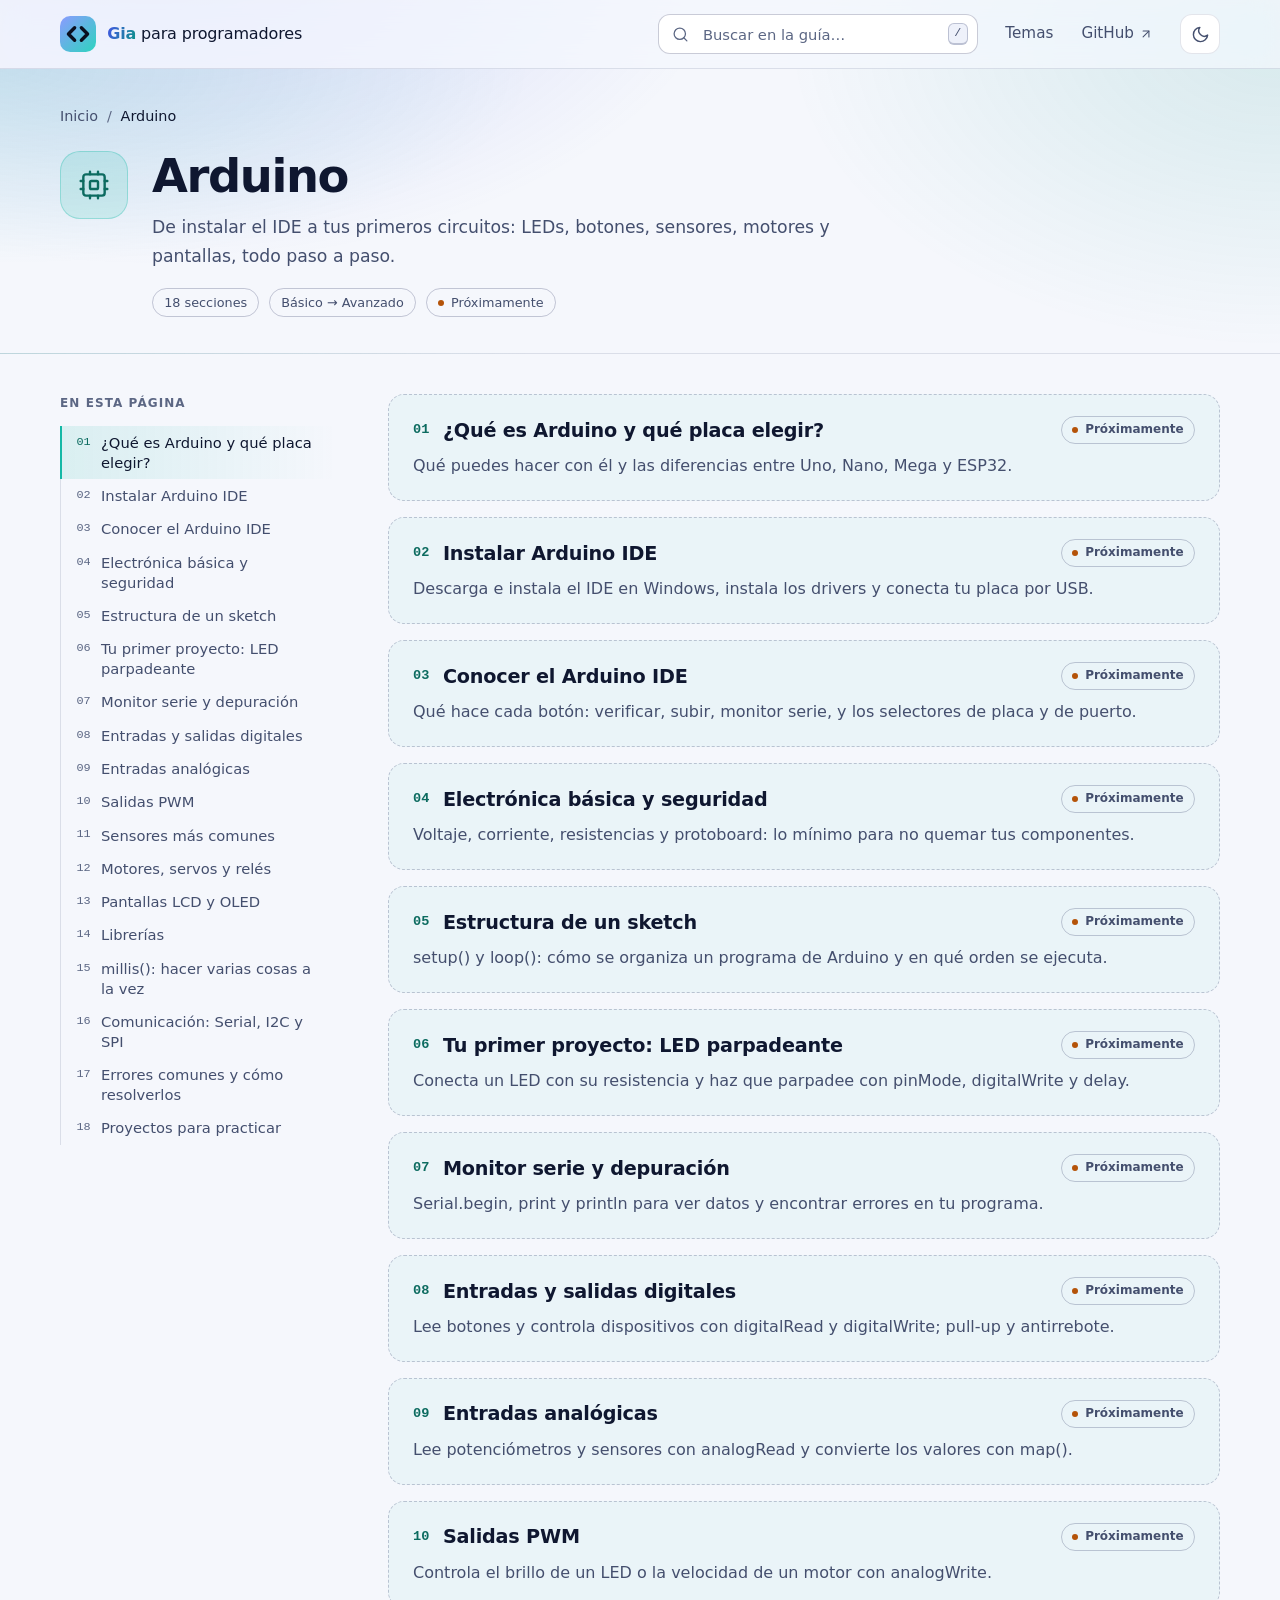
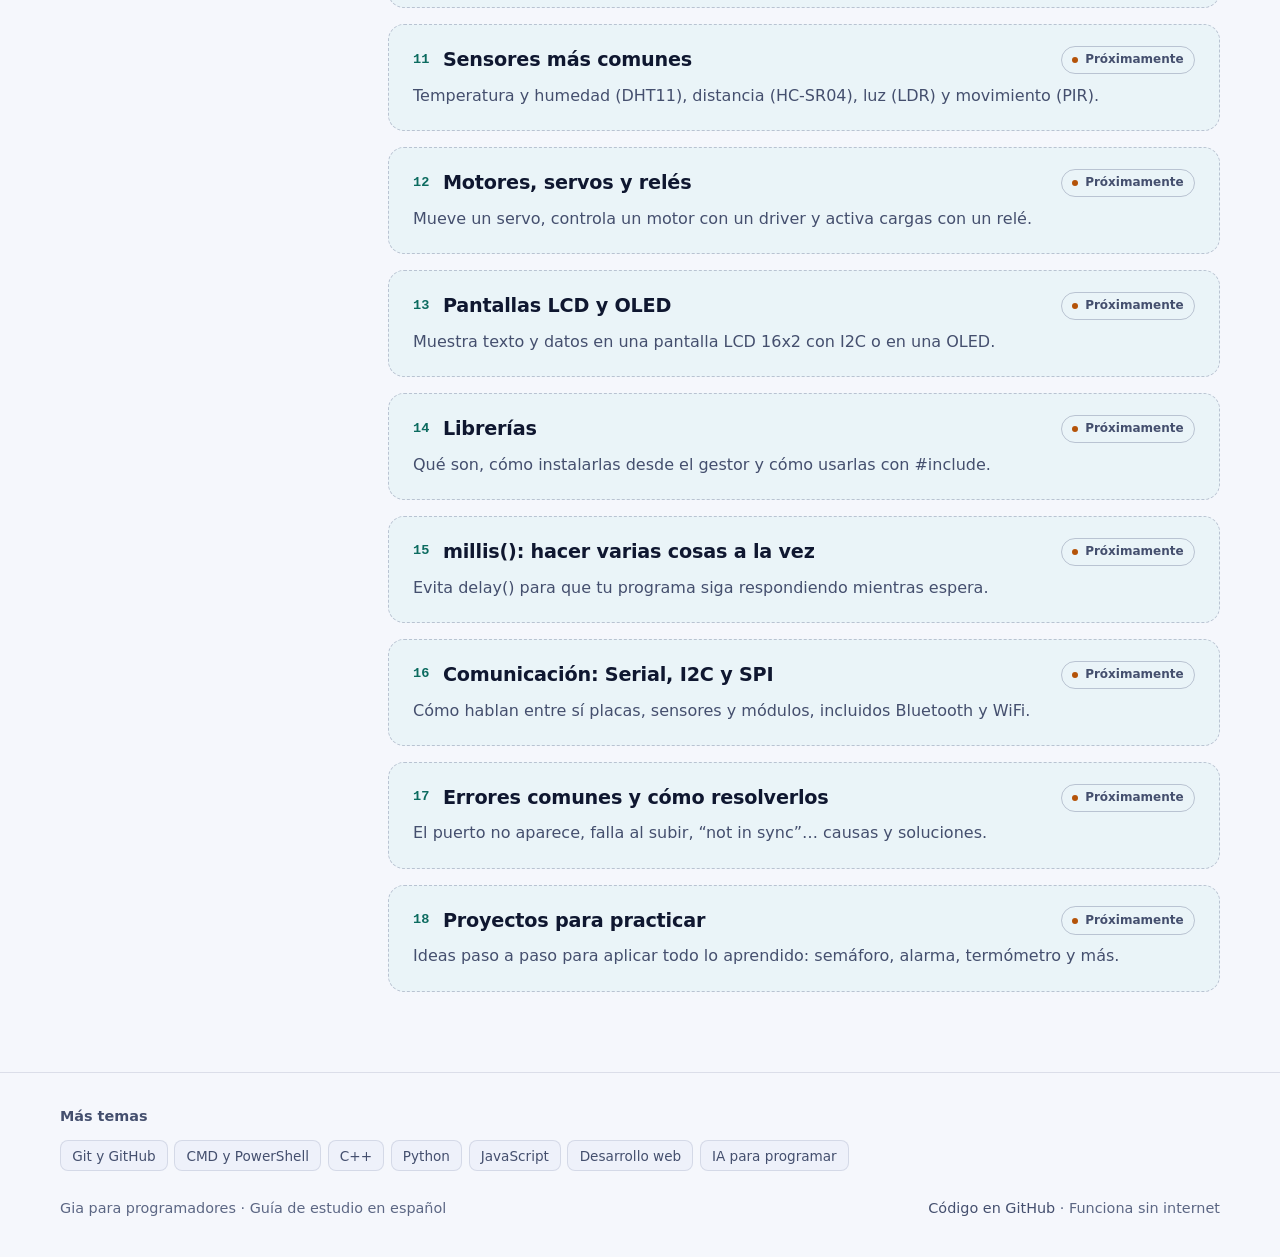
==== arduino/index.html @ dbb368e8 "Agrega el inicio y la pagina de cada tema Inicio con buscador y tarjetas, y una pagina por tema (Git" ====
<!DOCTYPE html>
<html lang="es">
<head>
  <meta charset="utf-8">
  <meta name="viewport" content="width=device-width, initial-scale=1">
  <title>Arduino · Gia para programadores</title>
  <meta name="description" content="Guía de Arduino IDE en español: instalar, programar tu primera placa y usar LEDs, botones, sensores, motores y pantallas.">
  <meta name="theme-color" content="#0a0f1e">
  <link rel="icon" type="image/svg+xml" href="../assets/img/favicon.svg">
  <script>
    /* Aplica el modo claro u oscuro antes de pintar la página, para evitar parpadeos */
    (function () {
      var modo = 'oscuro';
      try {
        modo = localStorage.getItem('gia-modo') ||
          (window.matchMedia('(prefers-color-scheme: light)').matches ? 'claro' : 'oscuro');
      } catch (e) {}
      document.documentElement.setAttribute('data-modo', modo);
    })();
  </script>
  <link rel="stylesheet" href="../assets/css/estilos.css">
</head>
<body data-raiz="../" data-tema="arduino">
  <a class="saltar" href="#contenido">Saltar al contenido</a>

  <!-- Cabecera, título del tema, índice lateral y pie se generan desde assets/js/app.js -->
  <div data-cabecera></div>

  <main id="contenido">
    <div data-encabezado-tema></div>

    <div class="contenedor cuerpo-tema">
      <aside class="cuerpo-tema__lateral" data-toc></aside>

      <!-- Aquí va el contenido: una <section id="..."> por cada sección del índice
           (assets/js/indice.js). Las que falten muestran “Próximamente”. -->
      <div class="articulo" data-articulo>
      </div>
    </div>
  </main>

  <div data-pie></div>

  <script src="../assets/js/indice.js"></script>
  <script src="../assets/js/app.js"></script>
</body>
</html>
---- assets/css/estilos.css ----
/* ==========================================================================
   Gia para programadores · estilos
   --------------------------------------------------------------------------
    1. Variables (colores y tipografía)     7. Páginas de tema
    2. Base                                  8. Contenido de las guías
    3. Cabecera                              9. Bloques de código
    4. Inicio (hero y terminal)             10. Pie de página
    5. Buscador y resultados                11. Animaciones
    6. Tarjetas de temas                    12. Pantallas pequeñas
   ========================================================================== */


/* 1. Variables ------------------------------------------------------------ */

/* Modo oscuro (por defecto) */
:root,
html[data-modo="oscuro"] {
  color-scheme: dark;

  --fondo-rgb: 10 15 30;
  --fondo: rgb(var(--fondo-rgb));
  --superficie: #121a30;
  --superficie-2: #19223d;
  --borde: rgb(148 163 214 / 0.16);
  --borde-fuerte: rgb(148 163 214 / 0.3);

  --texto: #e8ecf8;
  --texto-suave: #aab4d0;
  --texto-tenue: #8591b3;

  --primario-rgb: 139 155 255;
  --acento-rgb: 45 212 191;
  --ok-rgb: 52 211 153;
  --aviso-rgb: 251 191 36;
  --primario: rgb(var(--primario-rgb));
  --ok: rgb(var(--ok-rgb));
  --aviso: rgb(var(--aviso-rgb));
  --enlace: #a5b4ff;
  --degradado: linear-gradient(110deg, #9aa8ff 0%, #5eead4 100%);

  --sombra: 0 24px 48px -28px rgb(0 0 0 / 0.75);
  --codigo-inline: #c9d3ff;
}

/* Modo claro */
html[data-modo="claro"] {
  color-scheme: light;

  --fondo-rgb: 245 247 252;
  --superficie: #ffffff;
  --superficie-2: #eef1fa;
  --borde: rgb(30 41 90 / 0.12);
  --borde-fuerte: rgb(30 41 90 / 0.24);

  --texto: #0f1730;
  --texto-suave: #444f6e;
  --texto-tenue: #5c6784;

  --primario-rgb: 68 83 230;
  --acento-rgb: 13 148 136;
  --ok-rgb: 5 150 105;
  --aviso-rgb: 180 83 9;
  --enlace: #3341d6;
  --degradado: linear-gradient(110deg, #4453e6 0%, #0d9488 100%);

  --sombra: 0 24px 48px -30px rgb(30 41 90 / 0.35);
  --codigo-inline: #2f3a8f;
}

/* Valores que no cambian entre modos */
:root {
  --fuente: "Inter", "Segoe UI Variable Text", "Segoe UI", system-ui, -apple-system, Roboto, "Helvetica Neue", Arial, sans-serif;
  --mono: "Cascadia Code", "JetBrains Mono", "Fira Code", ui-monospace, "SF Mono", Consolas, "Liberation Mono", monospace;

  --radio: 16px;
  --ancho: 1160px;
  --alto-cabecera: 68px;
  --transicion: 180ms cubic-bezier(0.2, 0.7, 0.3, 1);

  /* Los bloques de código siempre son oscuros, en cualquier modo */
  --codigo-fondo: #0c1124;
  --codigo-borde: rgb(148 163 214 / 0.2);
  --codigo-texto: #dbe3ff;
  --codigo-tenue: #8391b6;
}


/* 2. Base ----------------------------------------------------------------- */

*,
*::before,
*::after { box-sizing: border-box; }

html {
  -webkit-text-size-adjust: 100%;
  scroll-behavior: smooth;
  scroll-padding-top: calc(var(--alto-cabecera) + 1rem);
}

body {
  margin: 0;
  min-height: 100vh;
  display: flex;
  flex-direction: column;
  font-family: var(--fuente);
  font-size: 1rem;
  line-height: 1.65;
  color: var(--texto);
  background: var(--fondo);
  -webkit-font-smoothing: antialiased;
  text-rendering: optimizeLegibility;
}

/* Resplandor de fondo, fijo y decorativo */
body::before {
  content: "";
  position: fixed;
  inset: 0;
  z-index: -1;
  pointer-events: none;
  background:
    radial-gradient(900px 520px at 12% -8%, rgb(var(--primario-rgb) / 0.2), transparent 65%),
    radial-gradient(760px 480px at 100% 4%, rgb(var(--acento-rgb) / 0.13), transparent 65%);
}

main { flex: 1; }
img, svg { display: block; max-width: 100%; }
h1, h2, h3 { line-height: 1.2; }

a { color: var(--enlace); text-decoration: none; }
a:hover { text-decoration: underline; text-underline-offset: 3px; }

:focus-visible {
  outline: 2px solid var(--primario);
  outline-offset: 3px;
  border-radius: 6px;
}

::selection { background: rgb(var(--primario-rgb) / 0.35); }
[hidden] { display: none !important; }

button { font: inherit; color: inherit; }

/* En el código, “<<” y “=>” deben verse tal cual se escriben (sin ligaduras) */
code, kbd, pre {
  font-variant-ligatures: none;
  font-feature-settings: "liga" 0, "calt" 0;
}

.contenedor {
  width: min(100% - 2.5rem, var(--ancho));
  margin-inline: auto;
}

.solo-lectores {
  position: absolute;
  width: 1px;
  height: 1px;
  margin: -1px;
  padding: 0;
  overflow: hidden;
  clip: rect(0 0 0 0);
  white-space: nowrap;
  border: 0;
}

.saltar {
  position: absolute;
  left: -9999px;
  top: 0.5rem;
  z-index: 100;
  padding: 0.6rem 1rem;
  border-radius: 10px;
  background: var(--primario);
  color: #0a0f1e;
  font-weight: 600;
}
.saltar:focus { left: 0.75rem; }

kbd {
  display: inline-block;
  min-width: 1.6em;
  padding: 0.05em 0.45em;
  border: 1px solid var(--borde-fuerte);
  border-bottom-width: 2px;
  border-radius: 6px;
  background: var(--superficie-2);
  color: var(--texto-suave);
  font-family: var(--mono);
  font-size: 0.8em;
  line-height: 1.5;
  text-align: center;
}


/* 3. Cabecera ------------------------------------------------------------- */

.cabecera {
  position: sticky;
  top: 0;
  z-index: 50;
  background: rgb(var(--fondo-rgb) / 0.74);
  -webkit-backdrop-filter: saturate(160%) blur(14px);
  backdrop-filter: saturate(160%) blur(14px);
  border-bottom: 1px solid var(--borde);
}

.cabecera__fila {
  height: var(--alto-cabecera);
  display: flex;
  align-items: center;
  gap: 0.9rem;
}

.cabecera__espacio { flex: 1; }

.marca {
  display: inline-flex;
  align-items: center;
  gap: 0.7rem;
  color: var(--texto);
  font-weight: 500;
  letter-spacing: -0.01em;
  white-space: nowrap;
}
.marca:hover { text-decoration: none; }
.marca__logo { width: 36px; height: 36px; flex: none; }
.marca__texto strong {
  background: var(--degradado);
  -webkit-background-clip: text;
  background-clip: text;
  color: transparent;
  font-weight: 800;
}

.cabecera__nav { display: flex; gap: 0.15rem; }
.cabecera__nav a {
  display: inline-flex;
  align-items: center;
  gap: 0.3rem;
  padding: 0.5rem 0.8rem;
  border-radius: 10px;
  color: var(--texto-suave);
  font-size: 0.95rem;
  font-weight: 500;
}
.cabecera__nav a:hover {
  color: var(--texto);
  background: var(--superficie-2);
  text-decoration: none;
}
.cabecera__nav svg { width: 14px; height: 14px; }

.boton-icono {
  display: grid;
  place-items: center;
  width: 40px;
  height: 40px;
  flex: none;
  border: 1px solid var(--borde);
  border-radius: 12px;
  background: var(--superficie);
  color: var(--texto-suave);
  cursor: pointer;
  transition: color var(--transicion), border-color var(--transicion), background var(--transicion);
}
.boton-icono:hover { color: var(--texto); border-color: var(--borde-fuerte); background: var(--superficie-2); }
.boton-icono svg { width: 19px; height: 19px; }

/* En modo oscuro se muestra el sol (para cambiar a claro) y viceversa */
.boton-modo .i-luna { display: none; }
html[data-modo="claro"] .boton-modo .i-sol { display: none; }
html[data-modo="claro"] .boton-modo .i-luna { display: block; }


/* 4. Inicio: hero y terminal ---------------------------------------------- */

.hero {
  position: relative;
  isolation: isolate;
  overflow: clip; /* el resplandor decorativo no debe ensanchar la página */
  padding: clamp(3rem, 8vw, 5.5rem) 0 clamp(2.5rem, 6vw, 4rem);
}

/* Rejilla tenue que se desvanece hacia abajo */
.hero::before {
  content: "";
  position: absolute;
  inset: 0;
  z-index: -1;
  background-image:
    linear-gradient(var(--borde) 1px, transparent 1px),
    linear-gradient(90deg, var(--borde) 1px, transparent 1px);
  background-size: 56px 56px;
  -webkit-mask-image: radial-gradient(ellipse 70% 85% at 50% 0%, #000 15%, transparent 75%);
  mask-image: radial-gradient(ellipse 70% 85% at 50% 0%, #000 15%, transparent 75%);
}

.hero__rejilla {
  display: grid;
  grid-template-columns: minmax(0, 1.05fr) minmax(0, 0.95fr);
  gap: clamp(2rem, 5vw, 4rem);
  align-items: center;
}

.etiqueta {
  display: inline-flex;
  align-items: center;
  gap: 0.6rem;
  margin: 0;
  padding: 0.35rem 0.9rem;
  border: 1px solid var(--borde-fuerte);
  border-radius: 999px;
  background: rgb(var(--primario-rgb) / 0.1);
  color: var(--texto-suave);
  font-size: 0.85rem;
  font-weight: 500;
}
.punto {
  width: 8px;
  height: 8px;
  border-radius: 50%;
  background: var(--ok);
  box-shadow: 0 0 0 4px rgb(var(--ok-rgb) / 0.2);
}

.hero h1 {
  margin: 1.1rem 0 1rem;
  font-size: clamp(2.2rem, 4.6vw, 3.4rem);
  line-height: 1.08;
  letter-spacing: -0.035em;
  font-weight: 800;
  text-wrap: balance;
}
.degradado {
  background: var(--degradado);
  -webkit-background-clip: text;
  background-clip: text;
  color: transparent;
}

.hero__sub {
  max-width: 38em;
  margin: 0 0 1.75rem;
  color: var(--texto-suave);
  font-size: clamp(1.02rem, 1.5vw, 1.2rem);
}

.sugerencias {
  display: flex;
  flex-wrap: wrap;
  align-items: center;
  gap: 0.5rem;
  margin: 1.1rem 0 0;
  color: var(--texto-tenue);
  font-size: 0.9rem;
}

.chip {
  padding: 0.25rem 0.75rem;
  border: 1px solid var(--borde-fuerte);
  border-radius: 999px;
  background: var(--superficie);
  color: var(--texto-suave);
  font-family: var(--mono);
  font-size: 0.82rem;
  cursor: pointer;
  transition: color var(--transicion), border-color var(--transicion), background var(--transicion);
}
.chip:hover {
  color: var(--texto);
  border-color: var(--primario);
  background: rgb(var(--primario-rgb) / 0.12);
}

.hero__puntos {
  display: flex;
  flex-wrap: wrap;
  gap: 0.5rem 1.4rem;
  margin: 1.6rem 0 0;
  padding: 0;
  list-style: none;
  color: var(--texto-tenue);
  font-size: 0.9rem;
}
.hero__puntos li { display: inline-flex; align-items: center; gap: 0.45rem; }
.hero__puntos li::before { content: "✓"; color: var(--ok); font-weight: 700; }

/* Mientras se busca, los resultados ocupan el lugar de las sugerencias */
.buscando .sugerencias,
.buscando .hero__puntos { display: none; }
.buscando .hero__rejilla { align-items: start; }

/* Ventana de código animada */
.hero__terminal { position: relative; }
.hero__terminal::before {
  content: "";
  position: absolute;
  inset: -12% -8% -12% -8%;
  z-index: -1;
  background: radial-gradient(closest-side, rgb(var(--primario-rgb) / 0.28), transparent);
  filter: blur(30px);
}

.terminal {
  overflow: hidden;
  border: 1px solid var(--codigo-borde);
  border-radius: 18px;
  background: var(--codigo-fondo);
  box-shadow: 0 30px 60px -30px rgb(0 0 0 / 0.65);
}
.terminal__barra {
  display: flex;
  align-items: center;
  gap: 0.8rem;
  padding: 0.7rem 1rem;
  border-bottom: 1px solid var(--codigo-borde);
  background: rgb(255 255 255 / 0.03);
}
.terminal__puntos { display: flex; gap: 0.4rem; }
.terminal__puntos i { width: 11px; height: 11px; border-radius: 50%; background: #ff5f57; }
.terminal__puntos i:nth-child(2) { background: #febc2e; }
.terminal__puntos i:nth-child(3) { background: #28c840; }
.terminal__archivo {
  margin-inline: auto;
  padding-right: 3.2rem;
  color: var(--codigo-tenue);
  font-family: var(--mono);
  font-size: 0.8rem;
}
.terminal__cuerpo {
  margin: 0;
  padding: 1.25rem 1.4rem 1.5rem;
  min-height: calc(8 * 1.75em + 2.75rem);
  overflow: hidden;
  color: var(--codigo-texto);
  font-family: var(--mono);
  font-size: clamp(0.8rem, 1.25vw, 0.95rem);
  line-height: 1.75;
  white-space: pre;
}
.terminal__cuerpo code { font-family: inherit; }

.cursor {
  display: inline-block;
  width: 0.55em;
  height: 1.1em;
  margin-left: 2px;
  vertical-align: text-bottom;
  background: #8b9bff;
  animation: parpadeo 1s steps(1) infinite;
}


/* 5. Buscador y resultados ------------------------------------------------ */

.buscador {
  position: relative;
  display: flex;
  align-items: center;
  gap: 0.75rem;
  padding: 0 0.9rem 0 1.1rem;
  border: 1px solid var(--borde-fuerte);
  background: var(--superficie);
  color: var(--texto-tenue);
  transition: border-color var(--transicion), box-shadow var(--transicion);
}
.buscador:focus-within {
  border-color: var(--primario);
  box-shadow: 0 0 0 4px rgb(var(--primario-rgb) / 0.2);
}
.buscador svg { flex: none; }
.buscador input {
  flex: 1;
  min-width: 0;
  height: 100%;
  border: 0;
  outline: 0;
  background: transparent;
  color: var(--texto);
  font: inherit;
}
.buscador input::placeholder { color: var(--texto-tenue); opacity: 1; }
.buscador input::-webkit-search-cancel-button,
.buscador input::-webkit-search-decoration { -webkit-appearance: none; appearance: none; }

.buscador--grande {
  max-width: 640px;
  height: 58px;
  border-radius: 16px;
  box-shadow: var(--sombra);
}
.buscador--grande input { font-size: 1.05rem; }
.buscador--grande:focus-within { box-shadow: 0 0 0 4px rgb(var(--primario-rgb) / 0.2), var(--sombra); }

.buscador--mini {
  width: min(320px, 36vw);
  height: 40px;
  padding: 0 0.6rem 0 0.8rem;
  border-radius: 12px;
  font-size: 0.92rem;
}
.buscador--mini svg { width: 17px; height: 17px; }

.resultados { max-width: 640px; margin-top: 0.9rem; }
.resultados__caja {
  overflow: hidden;
  border: 1px solid var(--borde);
  border-radius: var(--radio);
  background: var(--superficie);
  box-shadow: var(--sombra);
}
.resultados__cabecera {
  display: flex;
  align-items: center;
  justify-content: space-between;
  gap: 1rem;
  padding: 0.95rem 1.25rem;
  border-bottom: 1px solid var(--borde);
}
.resultados__cabecera h2 { margin: 0; font-size: 1rem; font-weight: 600; }

.boton-texto {
  padding: 0.3rem 0.6rem;
  border: 0;
  border-radius: 8px;
  background: transparent;
  color: var(--enlace);
  font-size: 0.9rem;
  font-weight: 500;
  cursor: pointer;
}
.boton-texto:hover { background: var(--superficie-2); }

.resultados__lista {
  display: grid;
  gap: 2px;
  max-height: min(52vh, 440px);
  margin: 0;
  padding: 0.4rem;
  overflow-y: auto;
  list-style: none;
  scrollbar-width: thin;
  scrollbar-color: var(--borde-fuerte) transparent;
}
.resultado a {
  display: grid;
  grid-template-columns: 36px 1fr auto;
  align-items: center;
  gap: 0.9rem;
  padding: 0.7rem 0.8rem;
  border-radius: 12px;
  color: inherit;
}
.resultado a:hover,
.resultado a:focus-visible { background: var(--superficie-2); text-decoration: none; }
.resultado__texto { min-width: 0; display: block; }
.resultado__titulo { display: block; color: var(--texto); font-weight: 600; }
.resultado__tema { margin-left: 0.55rem; color: var(--texto-tenue); font-size: 0.8rem; font-weight: 500; }
.resultado__resumen { display: block; margin-top: 0.1rem; color: var(--texto-suave); font-size: 0.92rem; }
.resultado__flecha { color: var(--texto-tenue); transition: transform var(--transicion), color var(--transicion); }
.resultado__flecha svg { width: 18px; height: 18px; }
.resultado a:hover .resultado__flecha { color: var(--texto); transform: translateX(3px); }

.resultados__nota,
.resultados__vacio { margin: 0; padding: 1.1rem 1.25rem; color: var(--texto-suave); }
.resultados__nota { padding-top: 0.2rem; font-size: 0.9rem; color: var(--texto-tenue); }
.resultados__vacio strong { color: var(--texto); }

mark {
  padding: 0 0.12em;
  border-radius: 4px;
  background: rgb(var(--aviso-rgb) / 0.28);
  color: inherit;
}


/* 6. Tarjetas de temas ---------------------------------------------------- */

.seccion { padding: clamp(2rem, 5vw, 3.5rem) 0; }
.seccion__cabecera { margin-bottom: 1.5rem; }
.seccion__cabecera h2 {
  margin: 0;
  font-size: clamp(1.5rem, 3vw, 2rem);
  letter-spacing: -0.02em;
}
.seccion__cabecera p { margin: 0.35rem 0 0; color: var(--texto-suave); }

.rejilla-temas {
  display: grid;
  grid-template-columns: repeat(auto-fill, minmax(min(100%, 255px), 1fr));
  gap: 1.25rem;
}

.tarjeta {
  position: relative;
  display: flex;
  flex-direction: column;
  gap: 0.85rem;
  padding: 1.4rem;
  border: 1px solid var(--borde);
  border-radius: var(--radio);
  background: var(--superficie);
  transition: transform var(--transicion), border-color var(--transicion), box-shadow var(--transicion);
}
/* Brillo del color del tema, visible al pasar el mouse */
.tarjeta::before {
  content: "";
  position: absolute;
  inset: 0;
  border-radius: inherit;
  background: radial-gradient(380px 190px at 0% 0%, rgb(var(--c) / 0.15), transparent 70%);
  opacity: 0;
  transition: opacity var(--transicion);
  pointer-events: none;
}
.tarjeta:hover,
.tarjeta:focus-within {
  transform: translateY(-4px);
  border-color: rgb(var(--c) / 0.55);
  box-shadow: var(--sombra);
}
.tarjeta:hover::before,
.tarjeta:focus-within::before { opacity: 1; }

.tarjeta__cabecera { display: flex; align-items: flex-start; justify-content: space-between; gap: 0.75rem; }
.tarjeta__titulo { margin: 0.1rem 0 0; font-size: 1.2rem; letter-spacing: -0.015em; }
/* El enlace cubre toda la tarjeta, pero el lector de pantalla solo lee el título */
.tarjeta__enlace { color: var(--texto); }
.tarjeta__enlace:hover { text-decoration: none; }
.tarjeta__enlace::after { content: ""; position: absolute; inset: 0; border-radius: inherit; }
.tarjeta__resumen { margin: 0; color: var(--texto-suave); font-size: 0.95rem; }

.tarjeta__pie {
  display: flex;
  align-items: center;
  justify-content: space-between;
  gap: 0.5rem;
  margin: auto 0 0;
  padding-top: 0.9rem;
  border-top: 1px solid var(--borde);
  color: var(--texto-tenue);
  font-size: 0.85rem;
}
.tarjeta__datos { display: flex; flex-direction: column; line-height: 1.4; }
.tarjeta__datos strong { color: var(--texto-suave); font-weight: 600; }
.tarjeta__flecha { color: rgb(var(--c)); transition: transform var(--transicion); }
.tarjeta__flecha svg { width: 19px; height: 19px; }
.tarjeta:hover .tarjeta__flecha { transform: translateX(4px); }

/* Icono de cada tema: un cuadro del color del tema con un símbolo o texto */
.icono {
  display: grid;
  place-items: center;
  flex: none;
  width: 48px;
  height: 48px;
  border: 1px solid rgb(var(--c) / 0.3);
  border-radius: 14px;
  background: rgb(var(--c) / 0.14);
  color: rgb(var(--c));
  font-family: var(--mono);
  font-size: 0.95rem;
  font-weight: 700;
  letter-spacing: -0.04em;
}
.icono svg { width: 24px; height: 24px; }
.icono--grande { width: 68px; height: 68px; border-radius: 20px; font-size: 1.3rem; }
.icono--grande svg { width: 32px; height: 32px; }
.icono--chico { width: 36px; height: 36px; border-radius: 11px; font-size: 0.78rem; }
.icono--chico svg { width: 18px; height: 18px; }

/* En modo claro los colores brillantes se oscurecen para que se lean bien */
@supports (color: color-mix(in srgb, red 50%, black)) {
  html[data-modo="claro"] .icono,
  html[data-modo="claro"] .tarjeta__flecha,
  html[data-modo="claro"] .toc a.activo .toc__num,
  html[data-modo="claro"] .pendiente__num {
    color: color-mix(in srgb, rgb(var(--c)) 58%, #000);
  }
}

.estado {
  display: inline-flex;
  align-items: center;
  gap: 0.45rem;
  padding: 0.2rem 0.65rem;
  border: 1px solid var(--borde-fuerte);
  border-radius: 999px;
  background: transparent;
  color: var(--texto-suave);
  font-size: 0.75rem;
  font-weight: 600;
  white-space: nowrap;
}
.estado::before {
  content: "";
  width: 6px;
  height: 6px;
  border-radius: 50%;
  background: var(--aviso);
}
.estado--listo { color: var(--ok); border-color: rgb(var(--ok-rgb) / 0.4); background: rgb(var(--ok-rgb) / 0.1); }
.estado--listo::before { background: var(--ok); }

.etiquetas {
  display: flex;
  flex-wrap: wrap;
  gap: 0.4rem;
  margin: 0;
  padding: 0;
  list-style: none;
}
.etiquetas li {
  padding: 0.12rem 0.55rem;
  border: 1px solid var(--borde);
  border-radius: 8px;
  background: var(--superficie-2);
  color: var(--texto-suave);
  font-family: var(--mono);
  font-size: 0.76rem;
}


/* 7. Páginas de tema ------------------------------------------------------ */

.tema-cabecera {
  padding: 2.25rem 0 2.25rem;
  border-bottom: 1px solid var(--borde);
  background: radial-gradient(760px 280px at 0% 0%, rgb(var(--c) / 0.14), transparent 70%);
}
.migas {
  display: flex;
  align-items: center;
  gap: 0.55rem;
  margin-bottom: 1.4rem;
  color: var(--texto-tenue);
  font-size: 0.9rem;
}
.migas a { color: var(--texto-suave); }
.migas [aria-current] { color: var(--texto); font-weight: 500; }

.tema-cabecera__fila { display: flex; align-items: flex-start; gap: 1.5rem; }
.tema-cabecera h1 {
  margin: 0;
  font-size: clamp(2rem, 4.4vw, 2.9rem);
  letter-spacing: -0.03em;
  line-height: 1.1;
}
.tema-cabecera__resumen {
  max-width: 46rem;
  margin: 0.7rem 0 1.1rem;
  color: var(--texto-suave);
  font-size: 1.08rem;
}
.meta {
  display: flex;
  flex-wrap: wrap;
  align-items: center;
  gap: 0.6rem;
  margin: 0;
  padding: 0;
  list-style: none;
}
.meta li {
  padding: 0.2rem 0.7rem;
  border: 1px solid var(--borde-fuerte);
  border-radius: 999px;
  color: var(--texto-suave);
  font-size: 0.8rem;
  font-weight: 500;
}
.meta li.estado { padding: 0.2rem 0.7rem; }

.cuerpo-tema {
  display: grid;
  grid-template-columns: 280px minmax(0, 1fr);
  gap: 3rem;
  align-items: start;
  padding: 2.5rem 0 4rem;
}

.cuerpo-tema__lateral {
  position: sticky;
  top: calc(var(--alto-cabecera) + 1.5rem);
  max-height: calc(100vh - var(--alto-cabecera) - 3rem);
  overflow-y: auto;
  padding-right: 0.25rem;
  scrollbar-width: thin;
  scrollbar-color: var(--borde-fuerte) transparent;
}

.toc__titulo {
  margin: 0 0 0.75rem;
  color: var(--texto-tenue);
  font-size: 0.75rem;
  font-weight: 700;
  letter-spacing: 0.09em;
  text-transform: uppercase;
}
.toc summary { display: none; }
.toc ol {
  margin: 0;
  padding: 0;
  list-style: none;
  border-left: 1px solid var(--borde);
}
.toc a {
  display: flex;
  gap: 0.65rem;
  margin-left: -1px;
  padding: 0.42rem 0.9rem;
  border-left: 2px solid transparent;
  color: var(--texto-suave);
  font-size: 0.92rem;
  line-height: 1.35;
}
.toc a:hover { color: var(--texto); text-decoration: none; background: var(--superficie-2); }
.toc a.activo {
  color: var(--texto);
  border-left-color: rgb(var(--c));
  background: linear-gradient(90deg, rgb(var(--c) / 0.12), transparent);
}
.toc__num {
  padding-top: 0.12rem;
  color: var(--texto-tenue);
  font-family: var(--mono);
  font-size: 0.74rem;
}
.toc a.activo .toc__num { color: rgb(var(--c)); }

/* Aviso de una sección que todavía no se ha escrito */
.pendiente {
  margin-bottom: 1rem;
  padding: 1.3rem 1.5rem;
  border: 1px dashed var(--borde-fuerte);
  border-radius: var(--radio);
  background: rgb(var(--c) / 0.045);
}
.pendiente__cabecera { display: flex; flex-wrap: wrap; align-items: center; gap: 0.85rem; }
.pendiente__num { color: rgb(var(--c)); font-family: var(--mono); font-size: 0.85rem; font-weight: 700; }
/* Se escriben con .articulo delante para ganarle en especificidad a ".articulo h2" y ".articulo p" */
.articulo .pendiente h2 { margin: 0; font-size: 1.2rem; letter-spacing: -0.01em; }
.pendiente .estado { margin-left: auto; }
.articulo .pendiente p { margin: 0.55rem 0 0; color: var(--texto-suave); }


/* 8. Contenido de las guías ------------------------------------------------ */

.articulo { min-width: 0; }
.articulo > section { scroll-margin-top: calc(var(--alto-cabecera) + 1.25rem); }
.articulo > section:not(.pendiente) { margin-bottom: 3.5rem; }

.articulo h2 { margin: 0 0 1rem; font-size: clamp(1.5rem, 2.6vw, 1.9rem); letter-spacing: -0.02em; }
.articulo h3 { margin: 2rem 0 0.6rem; font-size: 1.2rem; letter-spacing: -0.01em; }
.articulo p { margin: 0 0 1rem; }
.articulo ul,
.articulo ol { margin: 0 0 1rem; padding-left: 1.4rem; }
.articulo li { margin: 0.3rem 0; }
.articulo li::marker { color: var(--texto-tenue); }
.articulo a { text-decoration: underline; text-decoration-color: rgb(var(--primario-rgb) / 0.4); text-underline-offset: 3px; }
.articulo a:hover { text-decoration-color: currentColor; }
.articulo hr { margin: 2.5rem 0; border: 0; border-top: 1px solid var(--borde); }

.articulo code:not(pre code) {
  padding: 0.12em 0.4em;
  border: 1px solid var(--borde);
  border-radius: 6px;
  background: var(--superficie-2);
  color: var(--codigo-inline);
  font-family: var(--mono);
  font-size: 0.88em;
}

.articulo table {
  width: 100%;
  margin: 1.25rem 0;
  border-collapse: separate;
  border-spacing: 0;
  overflow: hidden;
  border: 1px solid var(--borde);
  border-radius: 12px;
  font-size: 0.93rem;
}
.articulo th,
.articulo td { padding: 0.65rem 0.9rem; text-align: left; vertical-align: top; }
.articulo th { background: var(--superficie-2); color: var(--texto); font-weight: 600; }
.articulo td { border-top: 1px solid var(--borde); }

/* Recuadros: <div class="nota"> normal, nota--consejo, nota--cuidado, nota--peligro */
.nota {
  --n: var(--primario-rgb);
  margin: 1.25rem 0;
  padding: 1rem 1.15rem;
  border: 1px solid rgb(var(--n) / 0.35);
  border-radius: 12px;
  background: rgb(var(--n) / 0.08);
}
.nota--consejo { --n: var(--ok-rgb); }
.nota--cuidado { --n: var(--aviso-rgb); }
.nota--peligro { --n: 239 68 68; }
.nota > :last-child { margin-bottom: 0; }
.nota__titulo { display: block; margin-bottom: 0.2rem; color: rgb(var(--n)); font-weight: 700; }


/* 9. Bloques de código ------------------------------------------------------ */

.codigo {
  overflow: hidden;
  margin: 1.25rem 0;
  border: 1px solid var(--codigo-borde);
  border-radius: 14px;
  background: var(--codigo-fondo);
  box-shadow: var(--sombra);
}
.codigo__barra {
  display: flex;
  align-items: center;
  justify-content: space-between;
  gap: 1rem;
  min-height: 2.6rem;
  padding: 0.35rem 0.6rem 0.35rem 1rem;
  border-bottom: 1px solid var(--codigo-borde);
  background: rgb(255 255 255 / 0.03);
  color: var(--codigo-tenue);
  font-family: var(--mono);
  font-size: 0.78rem;
}
.codigo__copiar {
  display: inline-flex;
  align-items: center;
  gap: 0.4rem;
  padding: 0.28rem 0.65rem;
  border: 1px solid var(--codigo-borde);
  border-radius: 8px;
  background: transparent;
  color: #aab4d0;
  font-family: var(--fuente);
  font-size: 0.78rem;
  cursor: pointer;
  transition: color var(--transicion), border-color var(--transicion), background var(--transicion);
}
.codigo__copiar:hover { background: rgb(148 163 214 / 0.14); color: #fff; }
.codigo__copiar svg { width: 14px; height: 14px; }
.codigo__copiar.copiado { color: #34d399; border-color: rgb(52 211 153 / 0.5); }

.codigo pre {
  margin: 0;
  padding: 1rem 1.15rem;
  overflow: auto;
  color: var(--codigo-texto);
  font-family: var(--mono);
  font-size: 0.9rem;
  line-height: 1.7;
  tab-size: 4;
}
.codigo code { font-family: inherit; }

/* Colores del código (los usan los bloques y la terminal del inicio) */
.tok-com { color: #70809f; font-style: italic; }
.tok-cad { color: #a6e3a1; }
.tok-num { color: #f9b572; }
.tok-pal { color: #c6a8ff; }
.tok-tip { color: #5eead4; }
.tok-fun { color: #82b4ff; }
.tok-pre { color: #ff9ec7; }
.tok-var { color: #fbd38d; }
.tok-opc { color: #f9b572; }
.tok-ind { color: #6f7ea3; }


/* 10. Pie de página --------------------------------------------------------- */

.pie {
  margin-top: auto;
  padding: 2rem 0 2.25rem;
  border-top: 1px solid var(--borde);
  background: rgb(var(--fondo-rgb) / 0.6);
  color: var(--texto-tenue);
  font-size: 0.9rem;
}
.pie p { margin: 0; }
.pie a { color: var(--texto-suave); }
.pie__titulo { margin-bottom: 0.75rem !important; color: var(--texto-suave); font-weight: 600; }
.pie__temas { margin-bottom: 1.6rem; }
.pie__fila { display: flex; flex-wrap: wrap; justify-content: space-between; gap: 0.5rem 1.5rem; }

.etiquetas--enlaces li { padding: 0; }
.etiquetas--enlaces a {
  display: block;
  padding: 0.2rem 0.7rem;
  border-radius: 7px;
  font-family: var(--fuente);
  font-size: 0.85rem;
}
.etiquetas--enlaces li:hover { border-color: rgb(var(--c) / 0.6); background: rgb(var(--c) / 0.1); }
.etiquetas--enlaces a:hover { color: var(--texto); text-decoration: none; }

.aviso-js {
  margin: 1.5rem 0 0;
  padding: 1rem 1.2rem;
  border: 1px solid rgb(var(--aviso-rgb) / 0.4);
  border-radius: 12px;
  background: rgb(var(--aviso-rgb) / 0.08);
}


/* 11. Animaciones ------------------------------------------------------------ */

@keyframes parpadeo { 50% { opacity: 0; } }

@keyframes subir {
  from { opacity: 0; transform: translateY(14px); }
}

@keyframes resaltar {
  from { box-shadow: 0 0 0 4px rgb(var(--c, var(--primario-rgb)) / 0.45); }
  to { box-shadow: 0 0 0 4px transparent; }
}

.aparece { animation: subir 0.6s cubic-bezier(0.2, 0.7, 0.3, 1) both; animation-delay: calc(var(--i, 0) * 60ms); }
.pendiente:target,
.articulo > section:target { animation: resaltar 1.8s ease-out; }

@media (prefers-reduced-motion: reduce) {
  *,
  *::before,
  *::after {
    animation-duration: 0.001ms !important;
    animation-iteration-count: 1 !important;
    transition-duration: 0.001ms !important;
    scroll-behavior: auto !important;
  }
}


/* 12. Pantallas pequeñas ------------------------------------------------------ */

@media (max-width: 960px) {
  .hero__rejilla { grid-template-columns: 1fr; }
  .hero__terminal { max-width: 620px; }
}

@media (min-width: 901px) {
  .toc details > summary { display: none; }
}

@media (max-width: 900px) {
  .cuerpo-tema { grid-template-columns: 1fr; gap: 1.5rem; padding-top: 1.75rem; }
  .cuerpo-tema__lateral { position: static; max-height: none; overflow: visible; padding: 0; }
  .toc__titulo { display: none; }
  .toc details {
    border: 1px solid var(--borde);
    border-radius: 12px;
    background: var(--superficie);
  }
  .toc summary {
    display: flex;
    align-items: center;
    gap: 0.4rem;
    padding: 0.8rem 1rem;
    font-weight: 600;
    cursor: pointer;
    list-style: none;
  }
  .toc summary::-webkit-details-marker { display: none; }
  /* El contador queda junto al título y la flecha se va al extremo derecho */
  .toc summary span { margin-right: auto; color: var(--texto-tenue); font-weight: 500; }
  .toc summary::after { content: "▾"; color: var(--texto-tenue); transition: transform var(--transicion); }
  .toc details[open] summary::after { transform: rotate(180deg); }
  .toc ol { padding: 0 0.5rem 0.6rem; border-left: 0; }
}

@media (max-width: 720px) {
  .buscador--mini { display: none; }
  .tema-cabecera__fila { flex-direction: column; gap: 1rem; }
  .icono--grande { width: 56px; height: 56px; border-radius: 16px; }
}

@media (max-width: 560px) {
  .cabecera__nav { display: none; }
  .cabecera__espacio { flex: 1; }
  .marca__texto { font-size: 0.95rem; }
  .contenedor { width: min(100% - 2rem, var(--ancho)); }
  .terminal__archivo { padding-right: 0; margin-inline: 0 auto; }
  .pendiente .estado { margin-left: 0; }
}
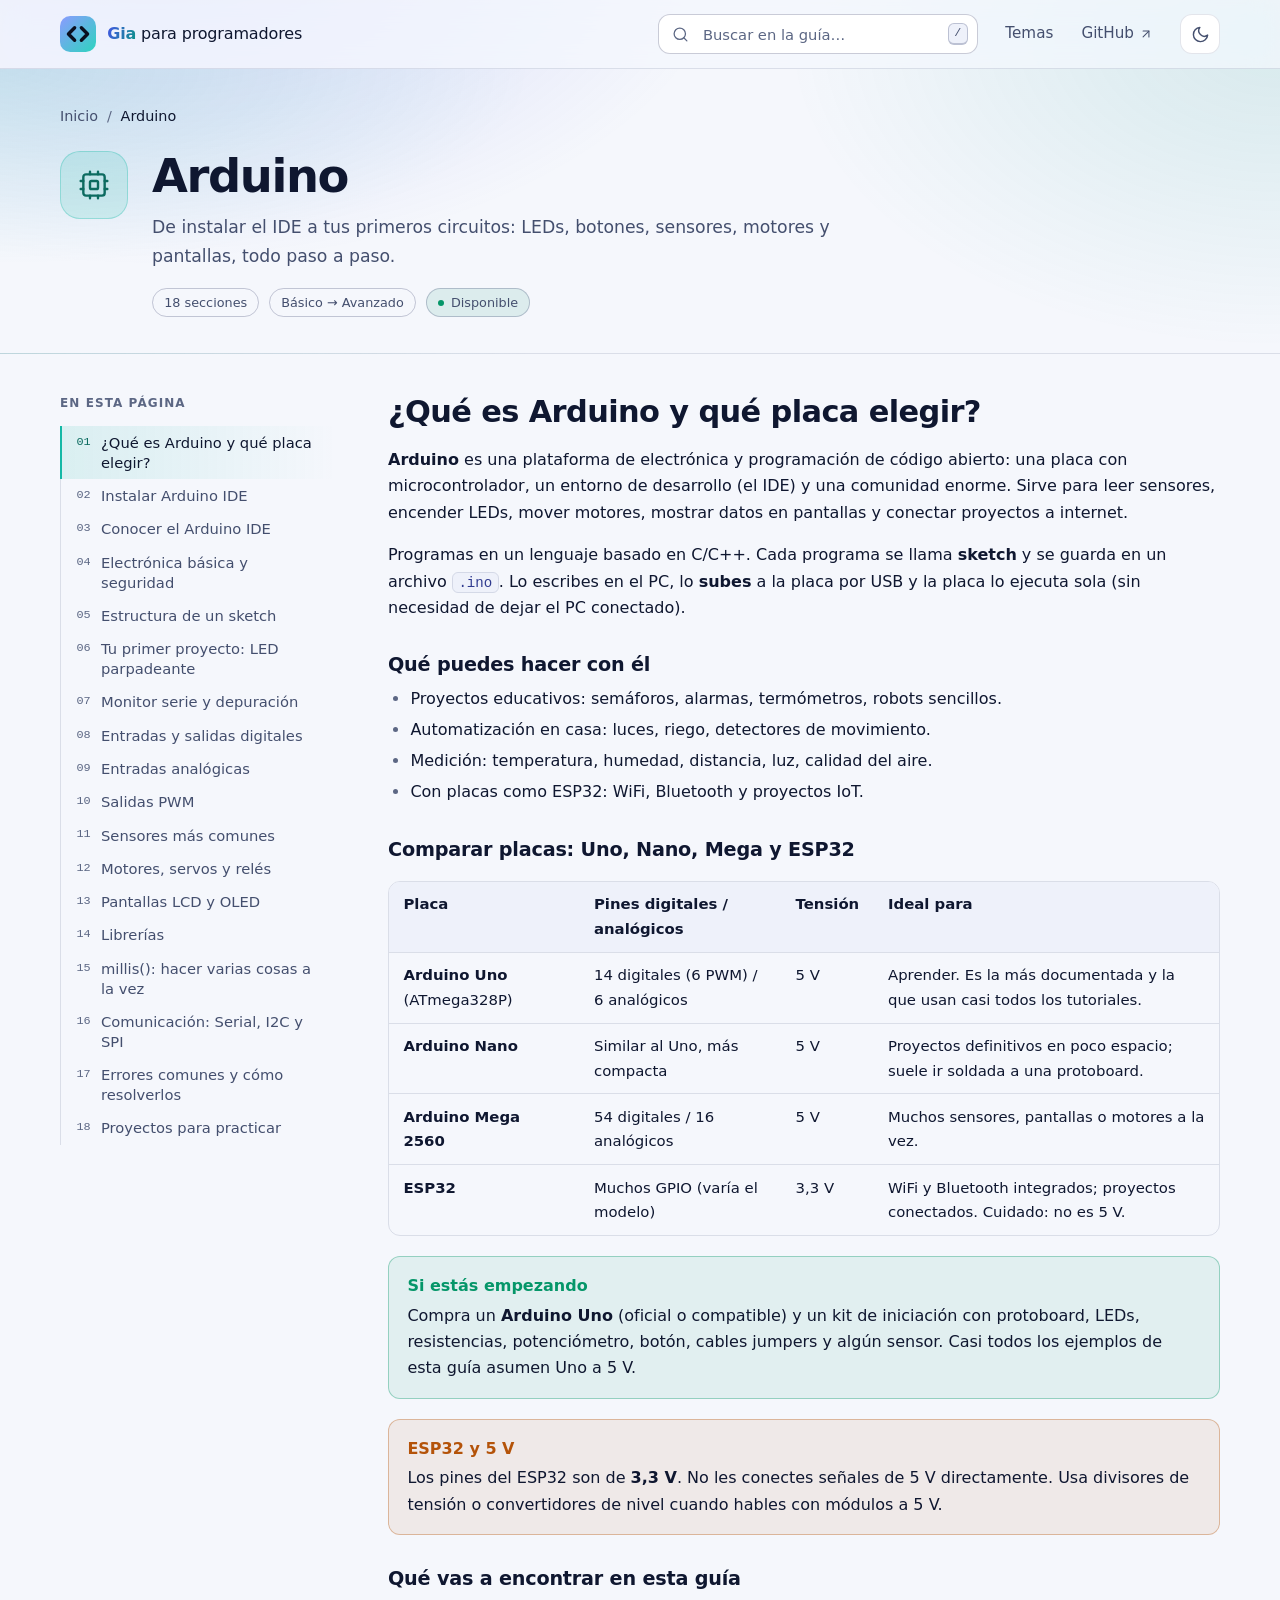
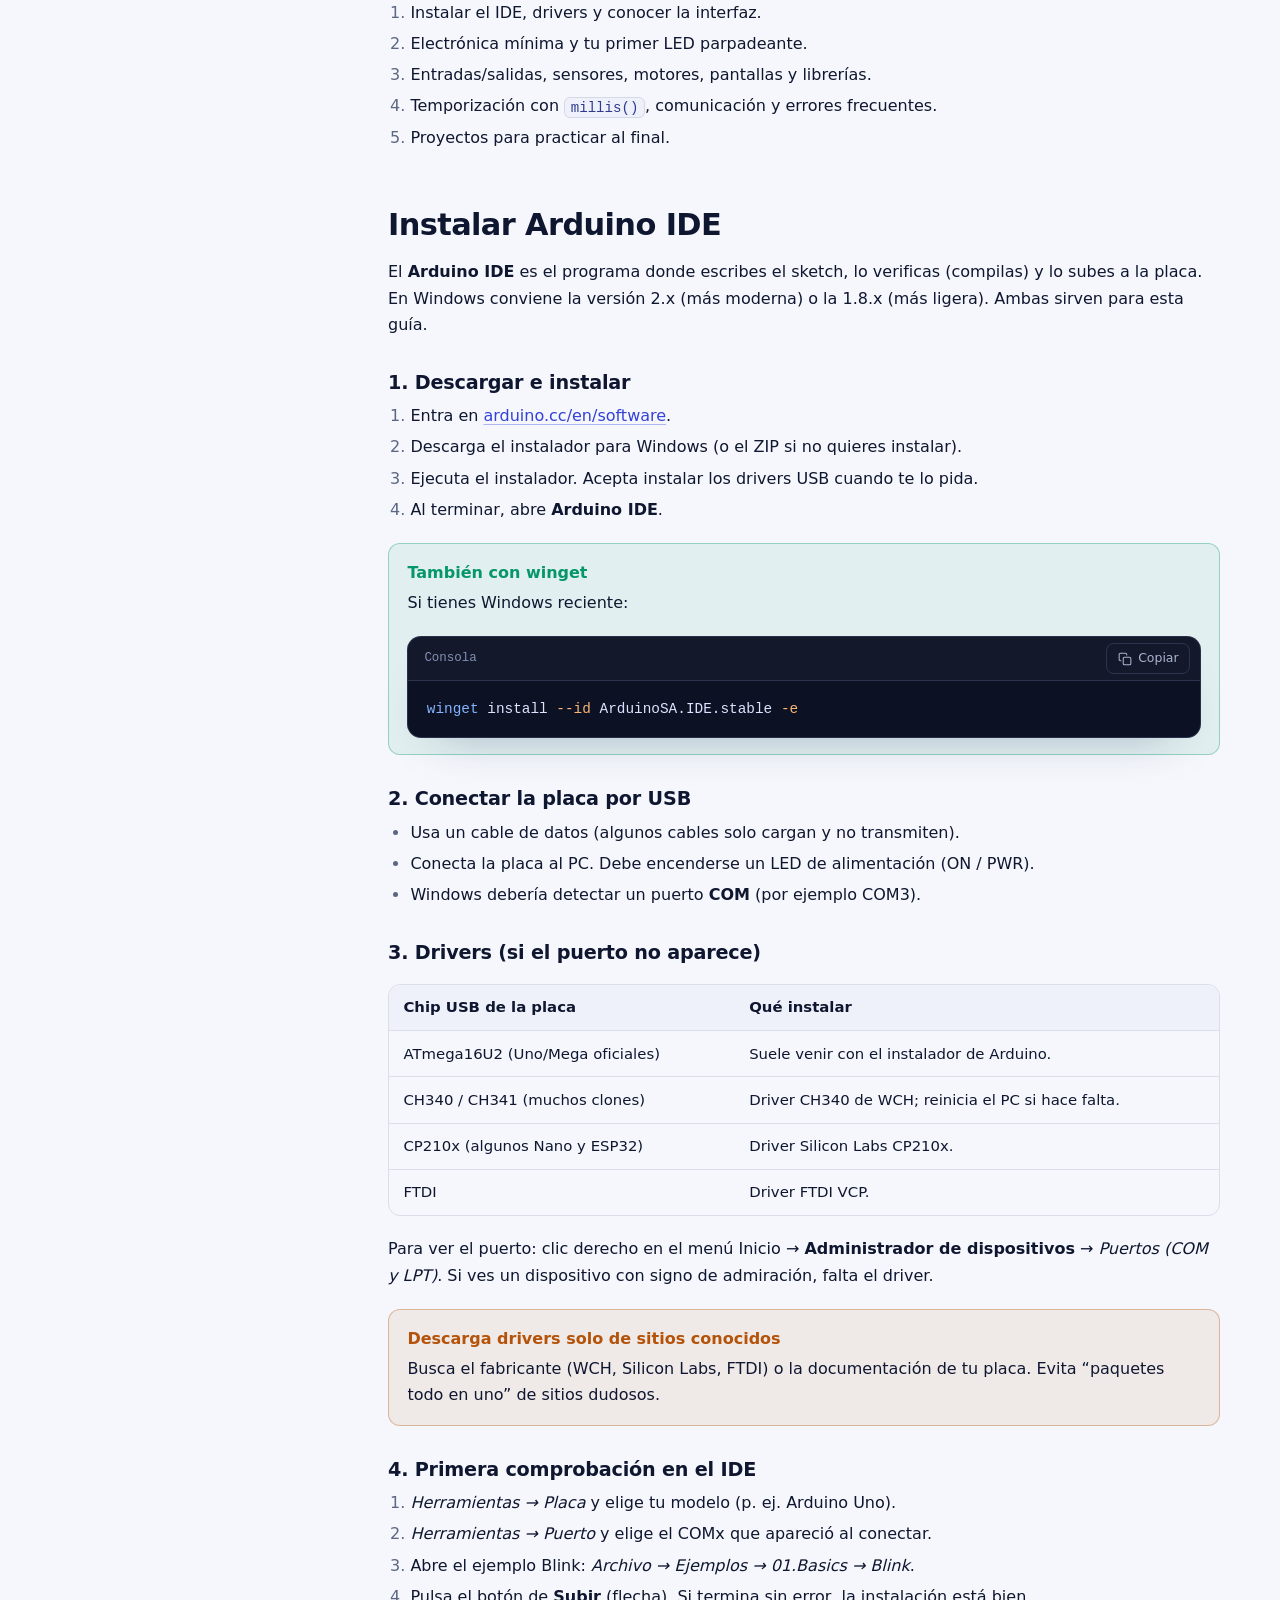
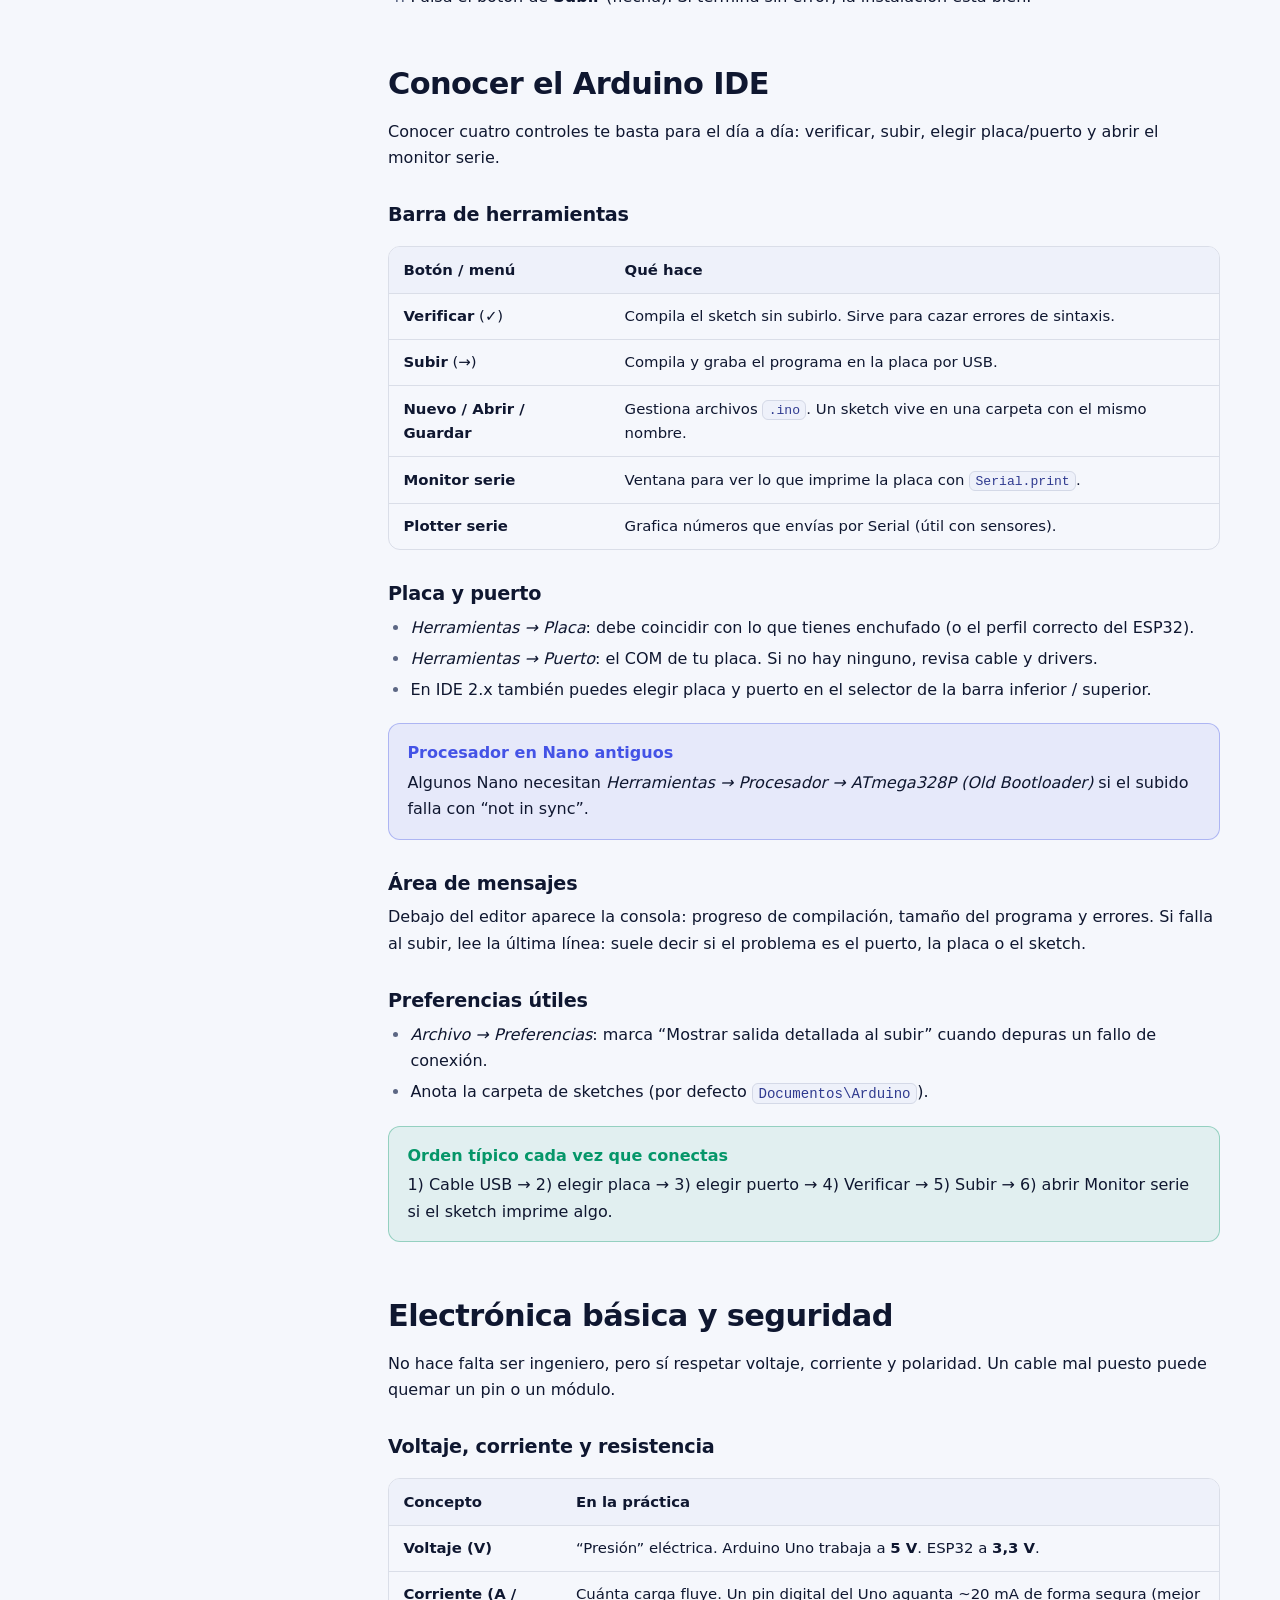
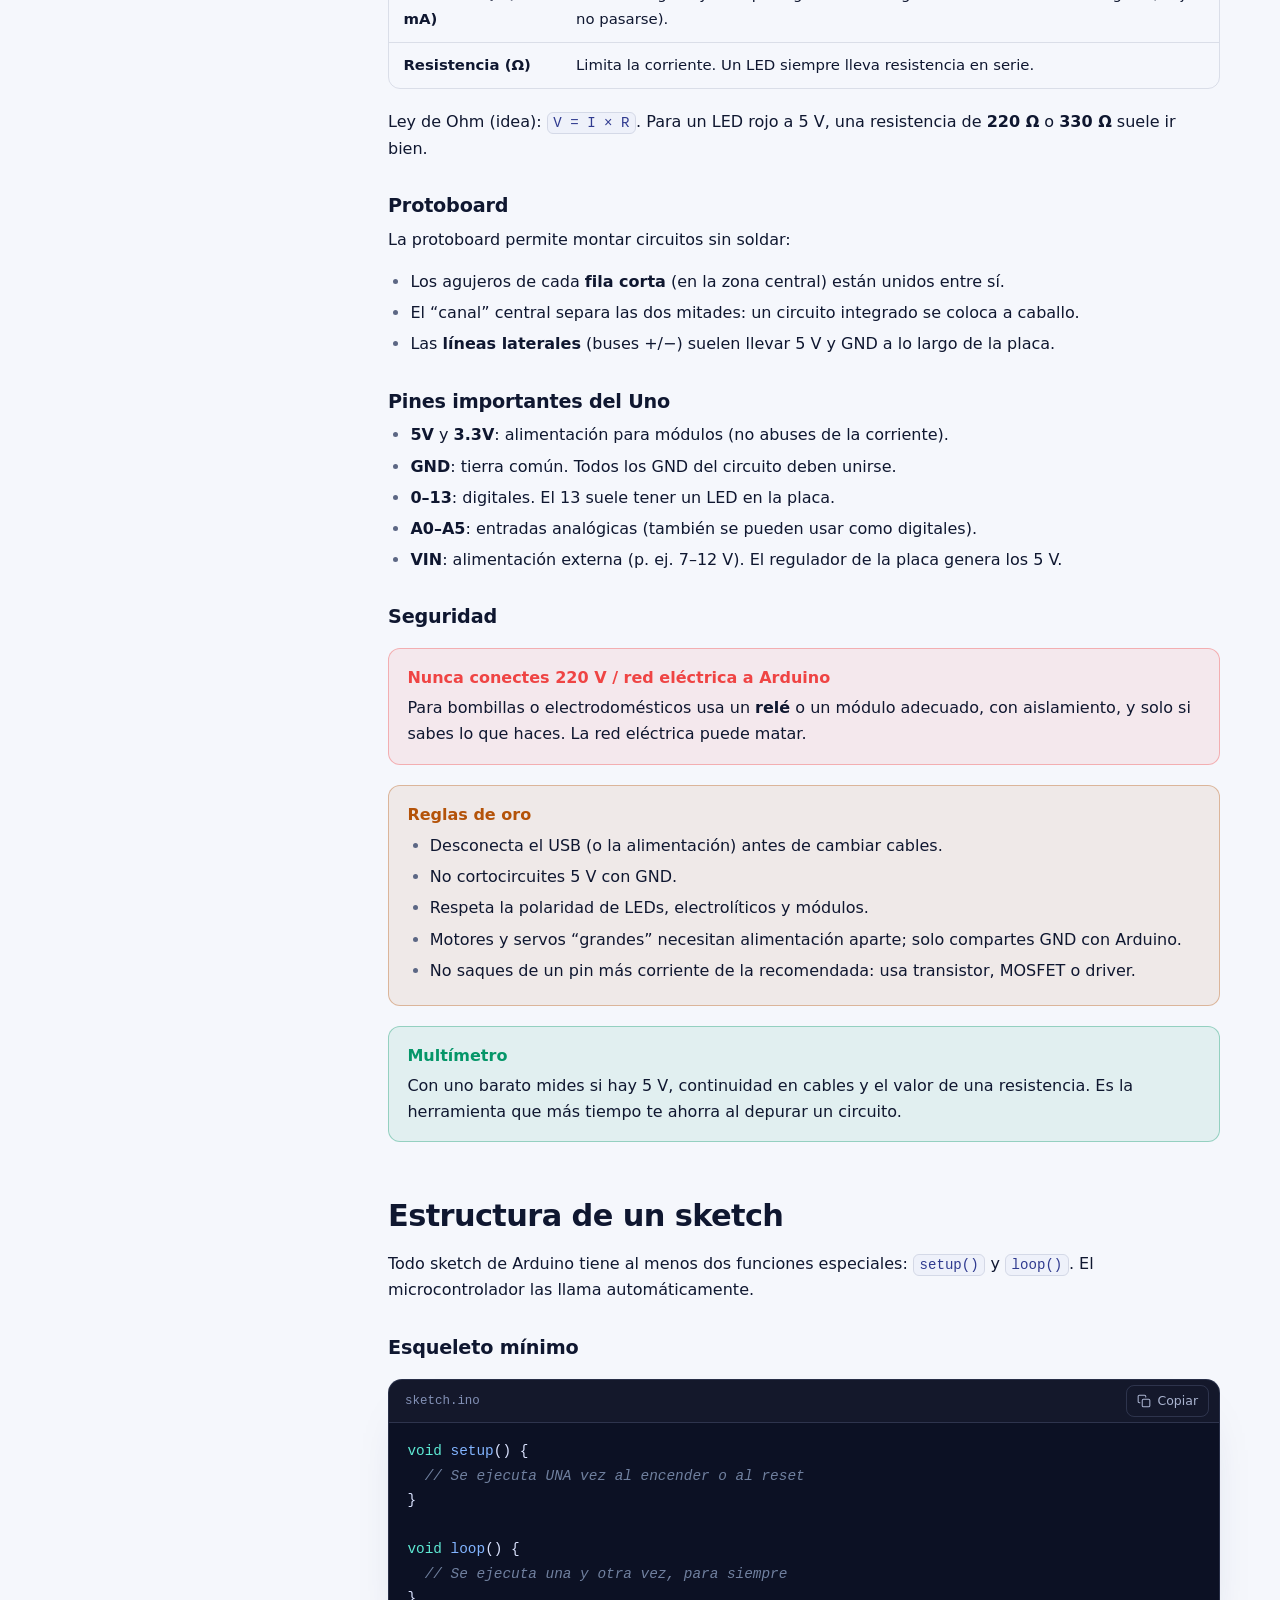
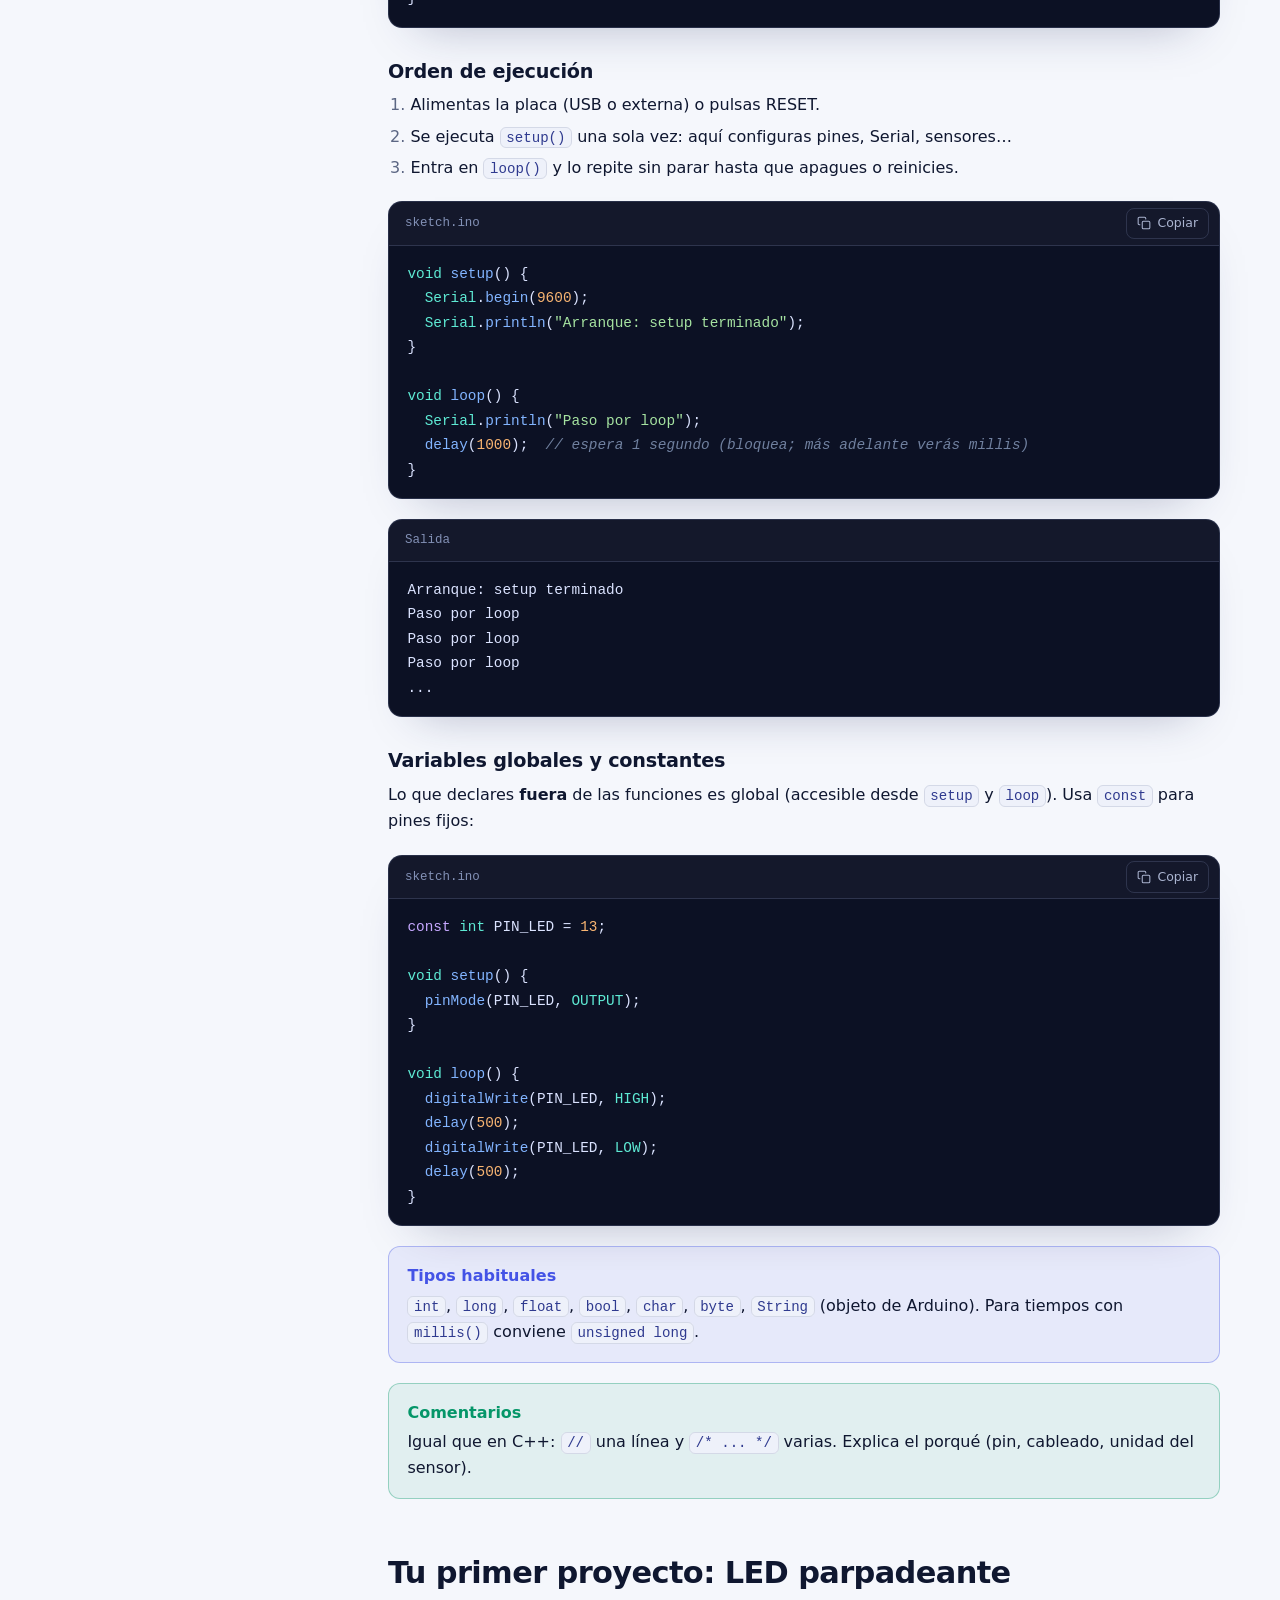
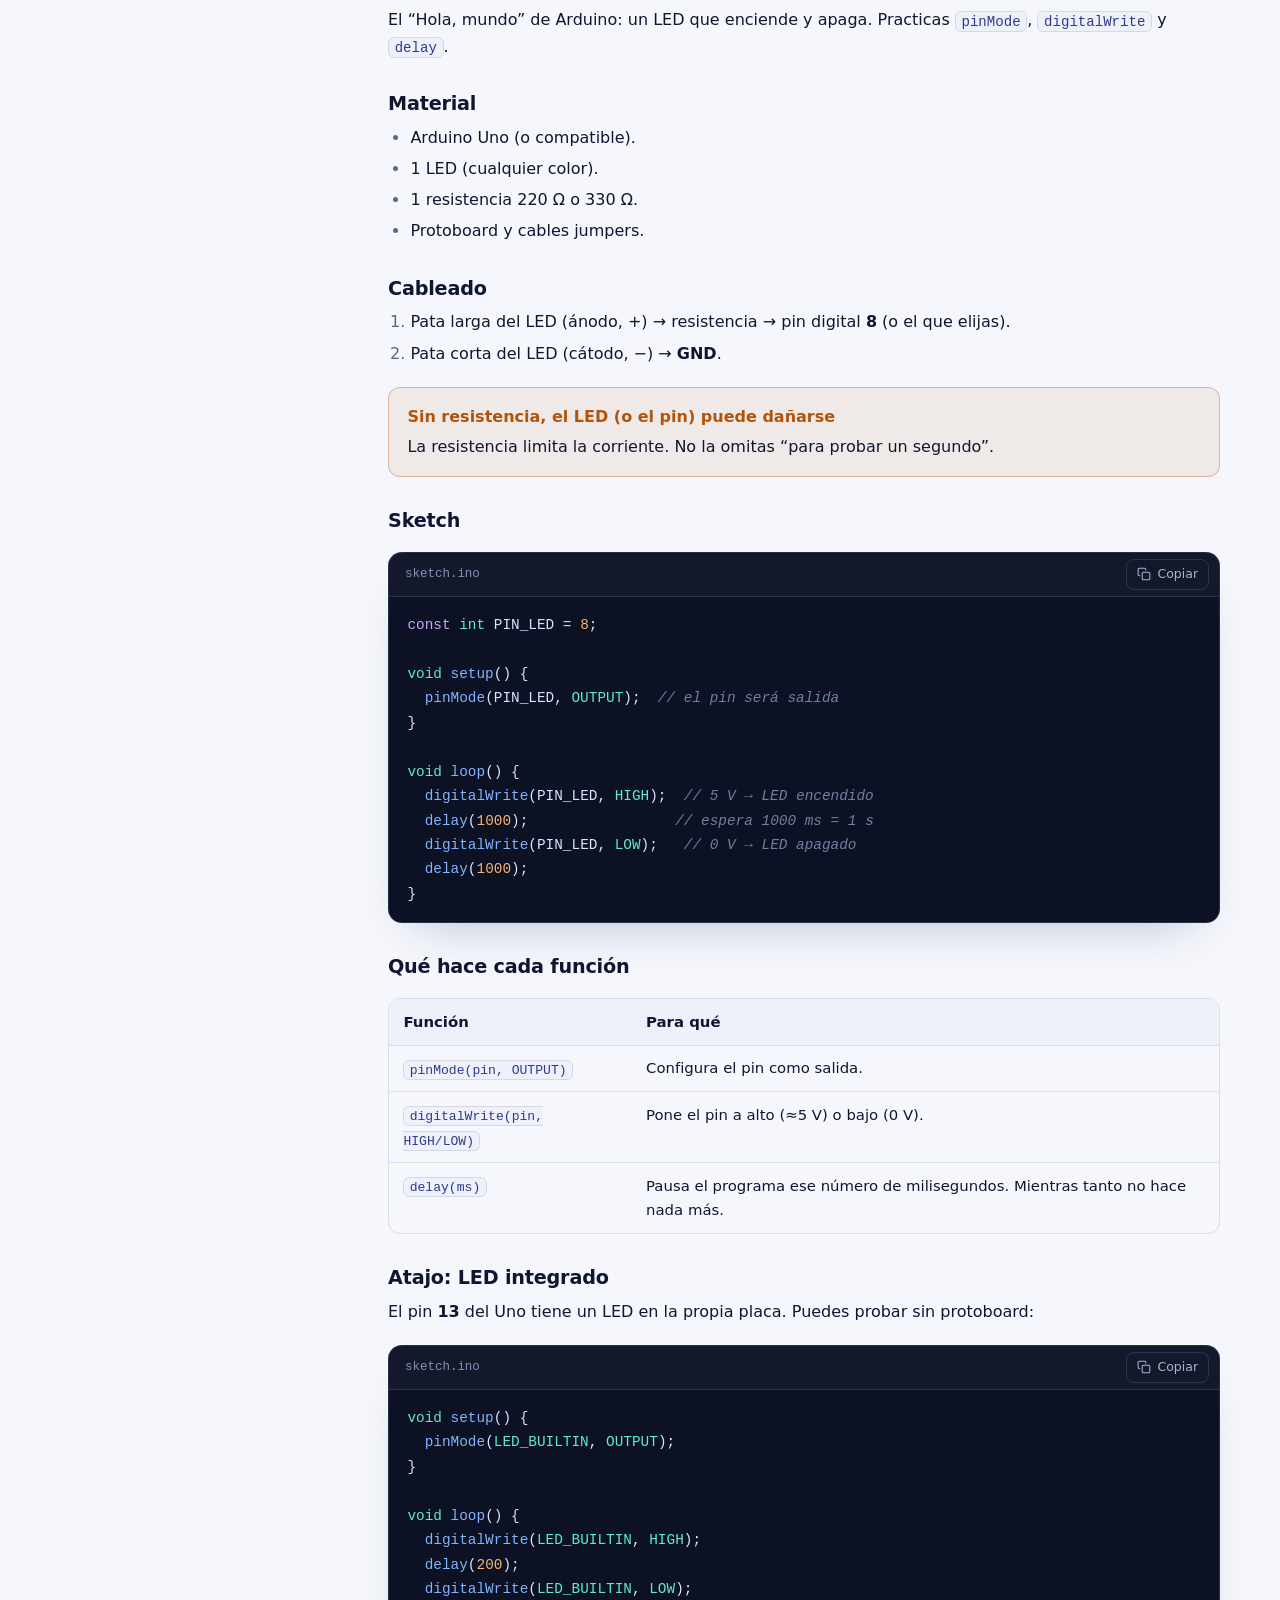
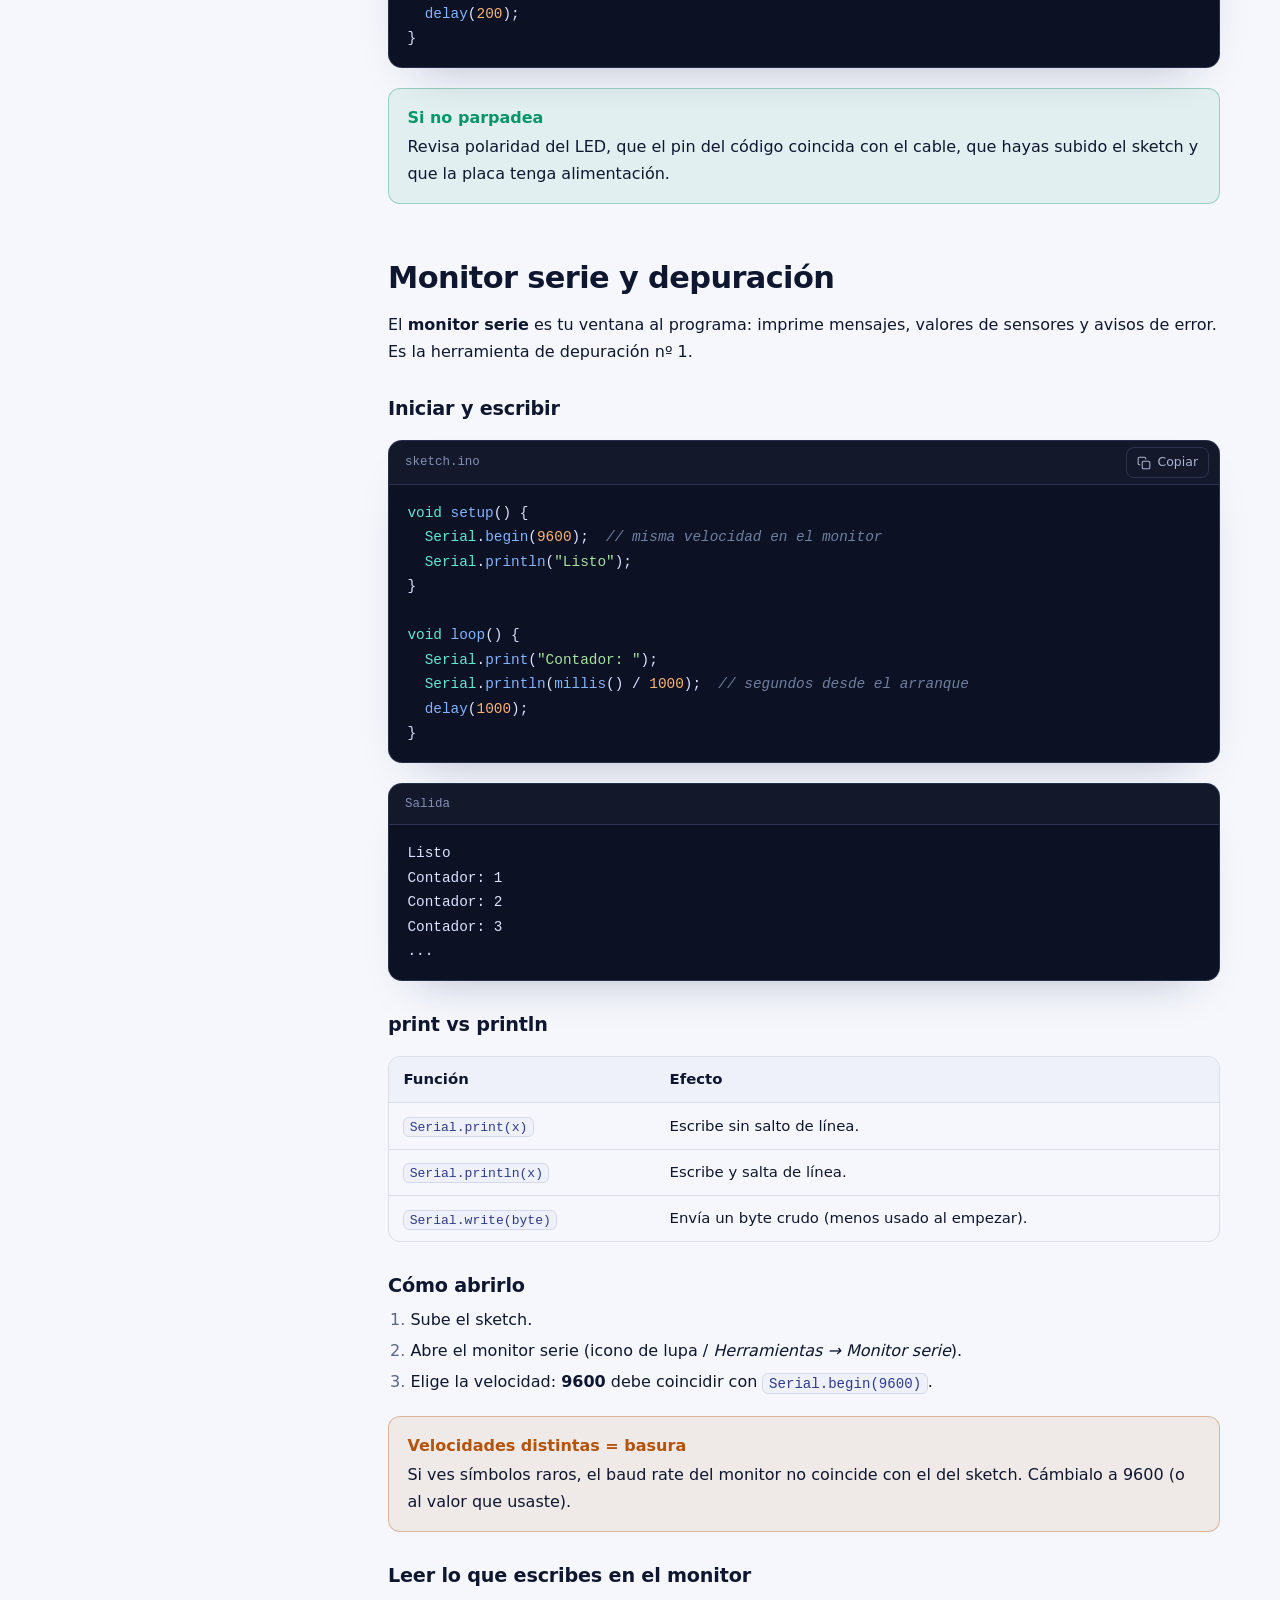
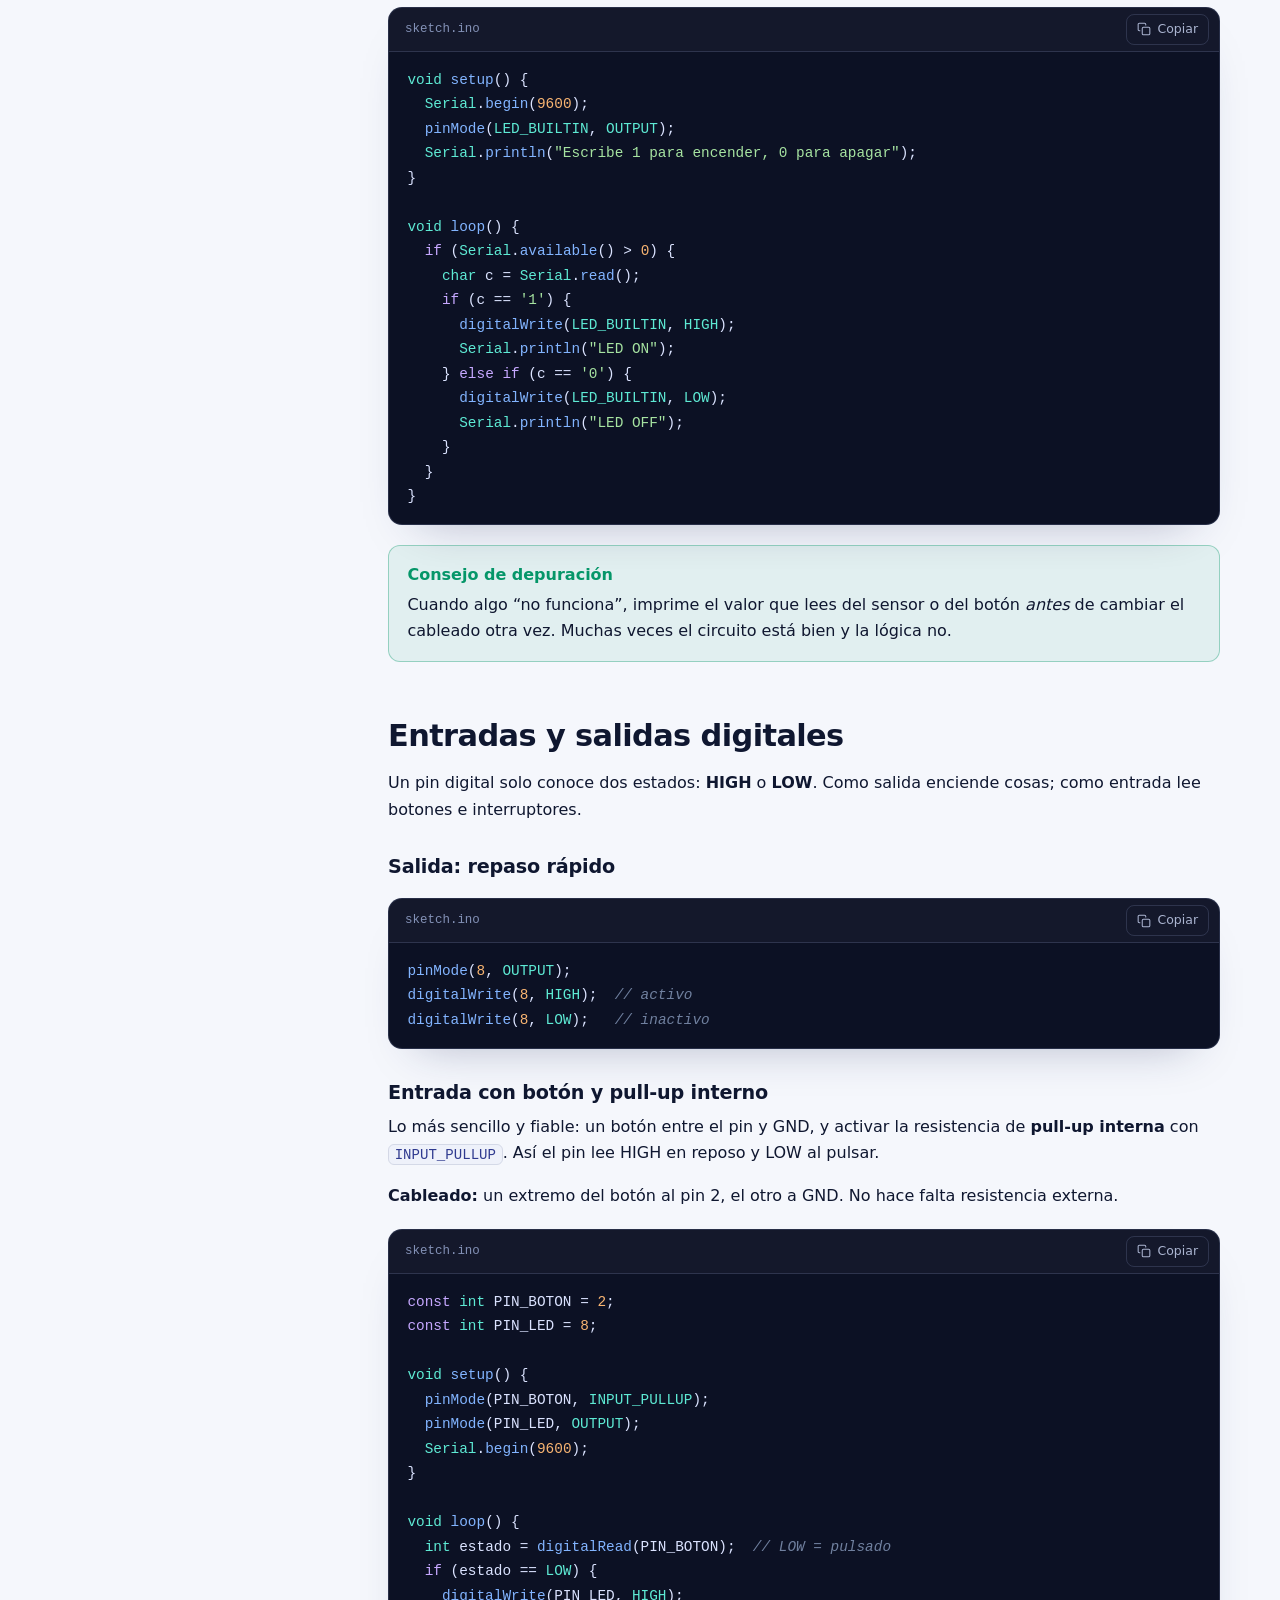
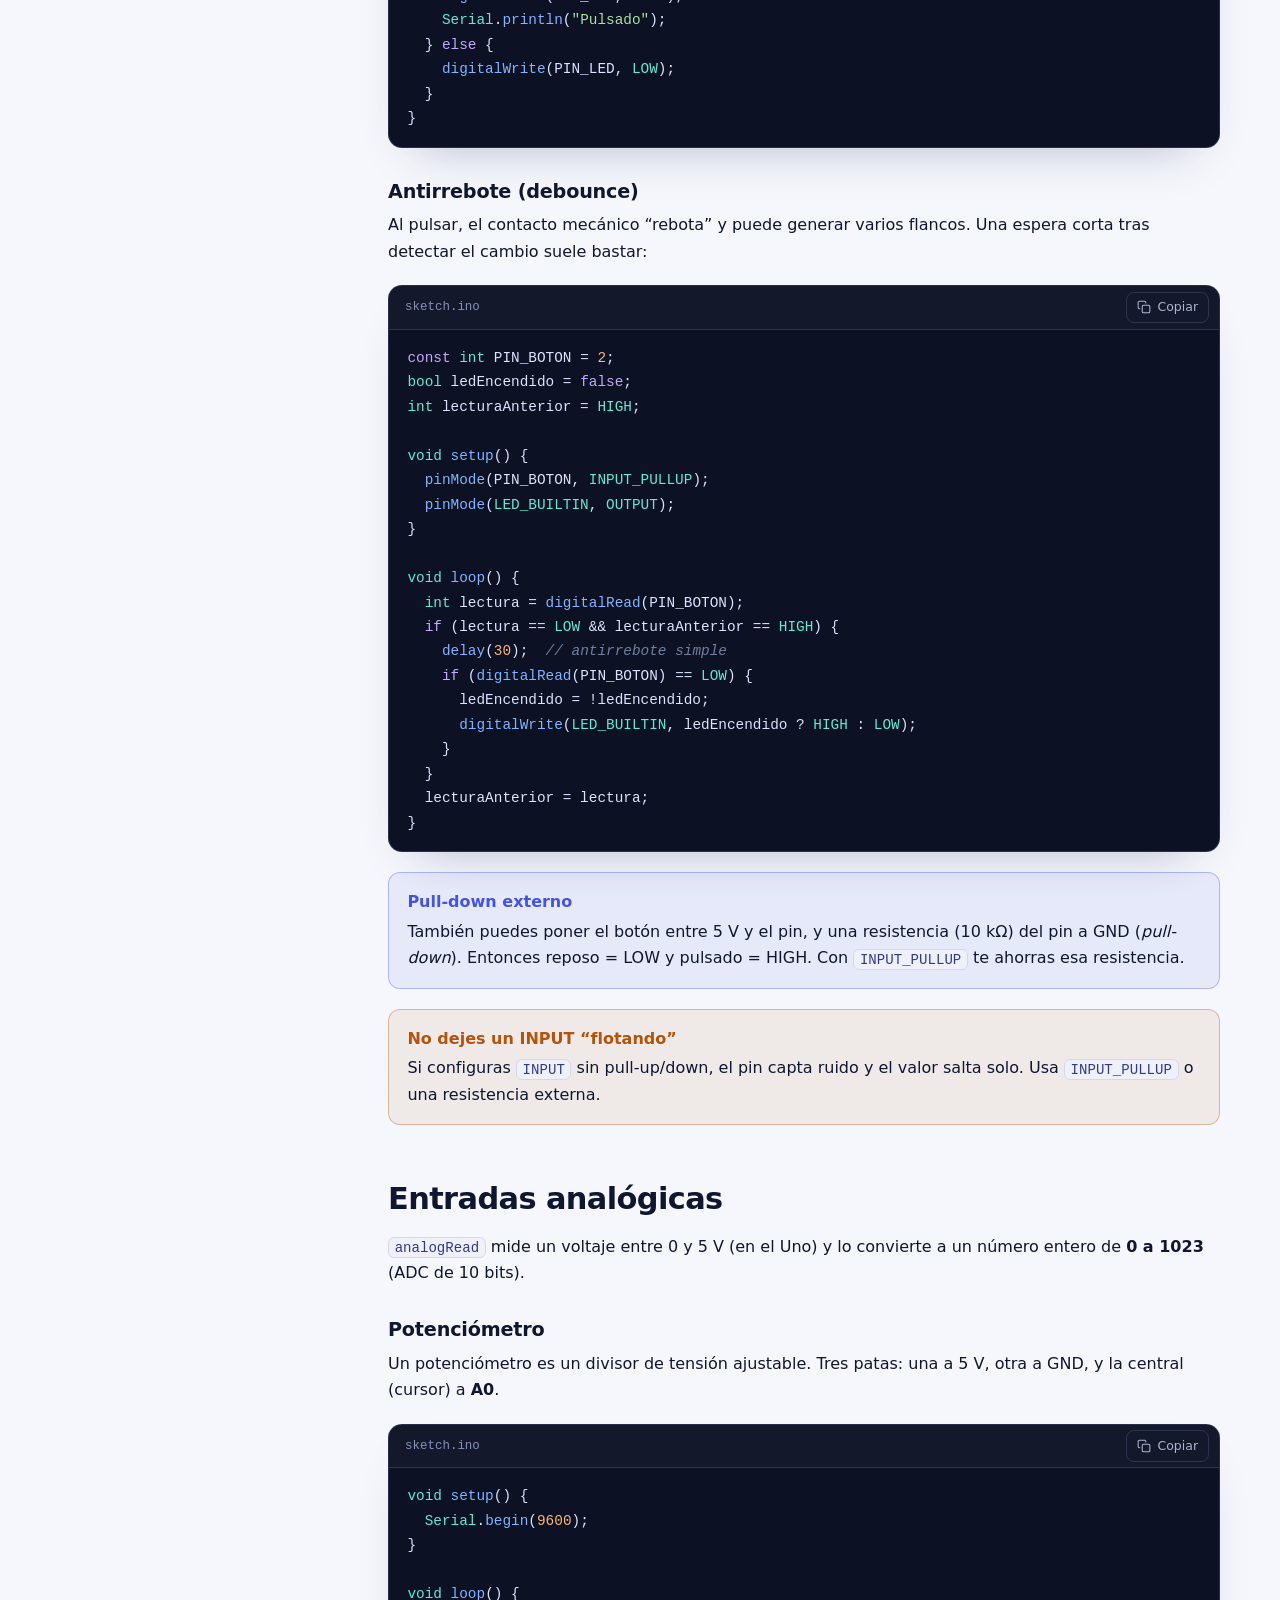
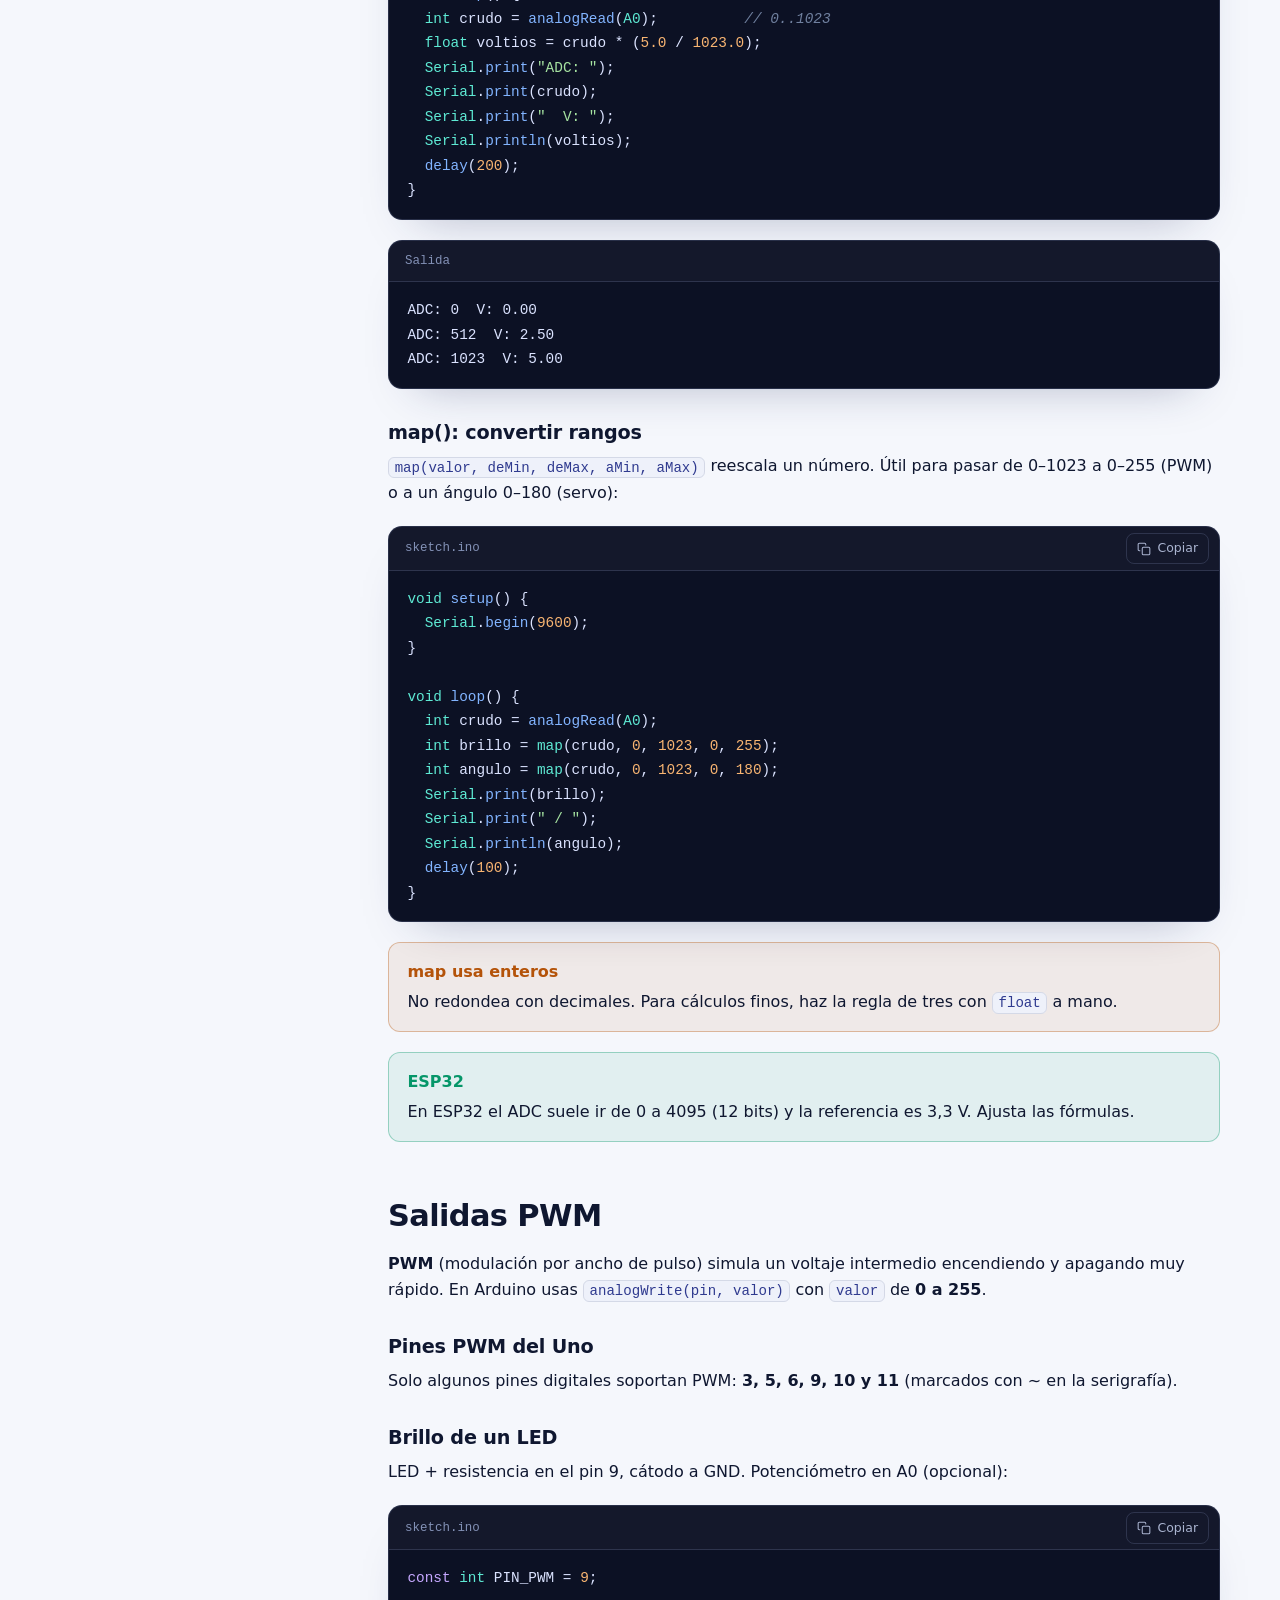
==== commit e38d938d: "Agrega Arduino, desarrollo web e IA para programar. Completa los tres temas restantes y deja toda la" ====
--- a/arduino/index.html
+++ b/arduino/index.html
@@ -35,6 +35,1096 @@
       <!-- Aquí va el contenido: una <section id="..."> por cada sección del índice
            (assets/js/indice.js). Las que falten muestran “Próximamente”. -->
       <div class="articulo" data-articulo>
+
+        <section id="que-es-arduino">
+          <h2>¿Qué es Arduino y qué placa elegir?</h2>
+          <p><strong>Arduino</strong> es una plataforma de electrónica y programación de código abierto: una placa con microcontrolador, un entorno de desarrollo (el IDE) y una comunidad enorme. Sirve para leer sensores, encender LEDs, mover motores, mostrar datos en pantallas y conectar proyectos a internet.</p>
+          <p>Programas en un lenguaje basado en C/C++. Cada programa se llama <strong>sketch</strong> y se guarda en un archivo <code>.ino</code>. Lo escribes en el PC, lo <strong>subes</strong> a la placa por USB y la placa lo ejecuta sola (sin necesidad de dejar el PC conectado).</p>
+
+          <h3>Qué puedes hacer con él</h3>
+          <ul>
+            <li>Proyectos educativos: semáforos, alarmas, termómetros, robots sencillos.</li>
+            <li>Automatización en casa: luces, riego, detectores de movimiento.</li>
+            <li>Medición: temperatura, humedad, distancia, luz, calidad del aire.</li>
+            <li>Con placas como ESP32: WiFi, Bluetooth y proyectos IoT.</li>
+          </ul>
+
+          <h3>Comparar placas: Uno, Nano, Mega y ESP32</h3>
+          <table>
+            <thead>
+              <tr><th>Placa</th><th>Pines digitales / analógicos</th><th>Tensión</th><th>Ideal para</th></tr>
+            </thead>
+            <tbody>
+              <tr><td><strong>Arduino Uno</strong> (ATmega328P)</td><td>14 digitales (6 PWM) / 6 analógicos</td><td>5 V</td><td>Aprender. Es la más documentada y la que usan casi todos los tutoriales.</td></tr>
+              <tr><td><strong>Arduino Nano</strong></td><td>Similar al Uno, más compacta</td><td>5 V</td><td>Proyectos definitivos en poco espacio; suele ir soldada a una protoboard.</td></tr>
+              <tr><td><strong>Arduino Mega 2560</strong></td><td>54 digitales / 16 analógicos</td><td>5 V</td><td>Muchos sensores, pantallas o motores a la vez.</td></tr>
+              <tr><td><strong>ESP32</strong></td><td>Muchos GPIO (varía el modelo)</td><td>3,3 V</td><td>WiFi y Bluetooth integrados; proyectos conectados. Cuidado: no es 5 V.</td></tr>
+            </tbody>
+          </table>
+          <div class="nota nota--consejo">
+            <strong class="nota__titulo">Si estás empezando</strong>
+            <p>Compra un <strong>Arduino Uno</strong> (oficial o compatible) y un kit de iniciación con protoboard, LEDs, resistencias, potenciómetro, botón, cables jumpers y algún sensor. Casi todos los ejemplos de esta guía asumen Uno a 5 V.</p>
+          </div>
+          <div class="nota nota--cuidado">
+            <strong class="nota__titulo">ESP32 y 5 V</strong>
+            <p>Los pines del ESP32 son de <strong>3,3 V</strong>. No les conectes señales de 5 V directamente. Usa divisores de tensión o convertidores de nivel cuando hables con módulos a 5 V.</p>
+          </div>
+
+          <h3>Qué vas a encontrar en esta guía</h3>
+          <ol>
+            <li>Instalar el IDE, drivers y conocer la interfaz.</li>
+            <li>Electrónica mínima y tu primer LED parpadeante.</li>
+            <li>Entradas/salidas, sensores, motores, pantallas y librerías.</li>
+            <li>Temporización con <code>millis()</code>, comunicación y errores frecuentes.</li>
+            <li>Proyectos para practicar al final.</li>
+          </ol>
+        </section>
+
+        <section id="instalar-arduino-ide">
+          <h2>Instalar Arduino IDE</h2>
+          <p>El <strong>Arduino IDE</strong> es el programa donde escribes el sketch, lo verificas (compilas) y lo subes a la placa. En Windows conviene la versión 2.x (más moderna) o la 1.8.x (más ligera). Ambas sirven para esta guía.</p>
+
+          <h3>1. Descargar e instalar</h3>
+          <ol>
+            <li>Entra en <a href="https://www.arduino.cc/en/software" target="_blank" rel="noopener">arduino.cc/en/software</a>.</li>
+            <li>Descarga el instalador para Windows (o el ZIP si no quieres instalar).</li>
+            <li>Ejecuta el instalador. Acepta instalar los drivers USB cuando te lo pida.</li>
+            <li>Al terminar, abre <strong>Arduino IDE</strong>.</li>
+          </ol>
+          <div class="nota nota--consejo">
+            <strong class="nota__titulo">También con winget</strong>
+            <p>Si tienes Windows reciente:</p>
+            <pre><code class="lenguaje-shell">winget install --id ArduinoSA.IDE.stable -e</code></pre>
+          </div>
+
+          <h3>2. Conectar la placa por USB</h3>
+          <ul>
+            <li>Usa un cable de datos (algunos cables solo cargan y no transmiten).</li>
+            <li>Conecta la placa al PC. Debe encenderse un LED de alimentación (ON / PWR).</li>
+            <li>Windows debería detectar un puerto <strong>COM</strong> (por ejemplo COM3).</li>
+          </ul>
+
+          <h3>3. Drivers (si el puerto no aparece)</h3>
+          <table>
+            <thead>
+              <tr><th>Chip USB de la placa</th><th>Qué instalar</th></tr>
+            </thead>
+            <tbody>
+              <tr><td>ATmega16U2 (Uno/Mega oficiales)</td><td>Suele venir con el instalador de Arduino.</td></tr>
+              <tr><td>CH340 / CH341 (muchos clones)</td><td>Driver CH340 de WCH; reinicia el PC si hace falta.</td></tr>
+              <tr><td>CP210x (algunos Nano y ESP32)</td><td>Driver Silicon Labs CP210x.</td></tr>
+              <tr><td>FTDI</td><td>Driver FTDI VCP.</td></tr>
+            </tbody>
+          </table>
+          <p>Para ver el puerto: clic derecho en el menú Inicio → <strong>Administrador de dispositivos</strong> → <em>Puertos (COM y LPT)</em>. Si ves un dispositivo con signo de admiración, falta el driver.</p>
+          <div class="nota nota--cuidado">
+            <strong class="nota__titulo">Descarga drivers solo de sitios conocidos</strong>
+            <p>Busca el fabricante (WCH, Silicon Labs, FTDI) o la documentación de tu placa. Evita “paquetes todo en uno” de sitios dudosos.</p>
+          </div>
+
+          <h3>4. Primera comprobación en el IDE</h3>
+          <ol>
+            <li><em>Herramientas → Placa</em> y elige tu modelo (p. ej. Arduino Uno).</li>
+            <li><em>Herramientas → Puerto</em> y elige el COMx que apareció al conectar.</li>
+            <li>Abre el ejemplo Blink: <em>Archivo → Ejemplos → 01.Basics → Blink</em>.</li>
+            <li>Pulsa el botón de <strong>Subir</strong> (flecha). Si termina sin error, la instalación está bien.</li>
+          </ol>
+        </section>
+
+        <section id="conocer-el-ide">
+          <h2>Conocer el Arduino IDE</h2>
+          <p>Conocer cuatro controles te basta para el día a día: verificar, subir, elegir placa/puerto y abrir el monitor serie.</p>
+
+          <h3>Barra de herramientas</h3>
+          <table>
+            <thead>
+              <tr><th>Botón / menú</th><th>Qué hace</th></tr>
+            </thead>
+            <tbody>
+              <tr><td><strong>Verificar</strong> (✓)</td><td>Compila el sketch sin subirlo. Sirve para cazar errores de sintaxis.</td></tr>
+              <tr><td><strong>Subir</strong> (→)</td><td>Compila y graba el programa en la placa por USB.</td></tr>
+              <tr><td><strong>Nuevo / Abrir / Guardar</strong></td><td>Gestiona archivos <code>.ino</code>. Un sketch vive en una carpeta con el mismo nombre.</td></tr>
+              <tr><td><strong>Monitor serie</strong></td><td>Ventana para ver lo que imprime la placa con <code>Serial.print</code>.</td></tr>
+              <tr><td><strong>Plotter serie</strong></td><td>Grafica números que envías por Serial (útil con sensores).</td></tr>
+            </tbody>
+          </table>
+
+          <h3>Placa y puerto</h3>
+          <ul>
+            <li><em>Herramientas → Placa</em>: debe coincidir con lo que tienes enchufado (o el perfil correcto del ESP32).</li>
+            <li><em>Herramientas → Puerto</em>: el COM de tu placa. Si no hay ninguno, revisa cable y drivers.</li>
+            <li>En IDE 2.x también puedes elegir placa y puerto en el selector de la barra inferior / superior.</li>
+          </ul>
+          <div class="nota">
+            <strong class="nota__titulo">Procesador en Nano antiguos</strong>
+            <p>Algunos Nano necesitan <em>Herramientas → Procesador → ATmega328P (Old Bootloader)</em> si el subido falla con “not in sync”.</p>
+          </div>
+
+          <h3>Área de mensajes</h3>
+          <p>Debajo del editor aparece la consola: progreso de compilación, tamaño del programa y errores. Si falla al subir, lee la última línea: suele decir si el problema es el puerto, la placa o el sketch.</p>
+
+          <h3>Preferencias útiles</h3>
+          <ul>
+            <li><em>Archivo → Preferencias</em>: marca “Mostrar salida detallada al subir” cuando depuras un fallo de conexión.</li>
+            <li>Anota la carpeta de sketches (por defecto <code>Documentos\Arduino</code>).</li>
+          </ul>
+          <div class="nota nota--consejo">
+            <strong class="nota__titulo">Orden típico cada vez que conectas</strong>
+            <p>1) Cable USB → 2) elegir placa → 3) elegir puerto → 4) Verificar → 5) Subir → 6) abrir Monitor serie si el sketch imprime algo.</p>
+          </div>
+        </section>
+
+        <section id="electronica-basica">
+          <h2>Electrónica básica y seguridad</h2>
+          <p>No hace falta ser ingeniero, pero sí respetar voltaje, corriente y polaridad. Un cable mal puesto puede quemar un pin o un módulo.</p>
+
+          <h3>Voltaje, corriente y resistencia</h3>
+          <table>
+            <thead>
+              <tr><th>Concepto</th><th>En la práctica</th></tr>
+            </thead>
+            <tbody>
+              <tr><td><strong>Voltaje (V)</strong></td><td>“Presión” eléctrica. Arduino Uno trabaja a <strong>5 V</strong>. ESP32 a <strong>3,3 V</strong>.</td></tr>
+              <tr><td><strong>Corriente (A / mA)</strong></td><td>Cuánta carga fluye. Un pin digital del Uno aguanta ~20 mA de forma segura (mejor no pasarse).</td></tr>
+              <tr><td><strong>Resistencia (Ω)</strong></td><td>Limita la corriente. Un LED siempre lleva resistencia en serie.</td></tr>
+            </tbody>
+          </table>
+          <p>Ley de Ohm (idea): <code>V = I × R</code>. Para un LED rojo a 5 V, una resistencia de <strong>220 Ω</strong> o <strong>330 Ω</strong> suele ir bien.</p>
+
+          <h3>Protoboard</h3>
+          <p>La protoboard permite montar circuitos sin soldar:</p>
+          <ul>
+            <li>Los agujeros de cada <strong>fila corta</strong> (en la zona central) están unidos entre sí.</li>
+            <li>El “canal” central separa las dos mitades: un circuito integrado se coloca a caballo.</li>
+            <li>Las <strong>líneas laterales</strong> (buses +/−) suelen llevar 5 V y GND a lo largo de la placa.</li>
+          </ul>
+
+          <h3>Pines importantes del Uno</h3>
+          <ul>
+            <li><strong>5V</strong> y <strong>3.3V</strong>: alimentación para módulos (no abuses de la corriente).</li>
+            <li><strong>GND</strong>: tierra común. Todos los GND del circuito deben unirse.</li>
+            <li><strong>0–13</strong>: digitales. El 13 suele tener un LED en la placa.</li>
+            <li><strong>A0–A5</strong>: entradas analógicas (también se pueden usar como digitales).</li>
+            <li><strong>VIN</strong>: alimentación externa (p. ej. 7–12 V). El regulador de la placa genera los 5 V.</li>
+          </ul>
+
+          <h3>Seguridad</h3>
+          <div class="nota nota--peligro">
+            <strong class="nota__titulo">Nunca conectes 220 V / red eléctrica a Arduino</strong>
+            <p>Para bombillas o electrodomésticos usa un <strong>relé</strong> o un módulo adecuado, con aislamiento, y solo si sabes lo que haces. La red eléctrica puede matar.</p>
+          </div>
+          <div class="nota nota--cuidado">
+            <strong class="nota__titulo">Reglas de oro</strong>
+            <ul>
+              <li>Desconecta el USB (o la alimentación) antes de cambiar cables.</li>
+              <li>No cortocircuites 5 V con GND.</li>
+              <li>Respeta la polaridad de LEDs, electrolíticos y módulos.</li>
+              <li>Motores y servos “grandes” necesitan alimentación aparte; solo compartes GND con Arduino.</li>
+              <li>No saques de un pin más corriente de la recomendada: usa transistor, MOSFET o driver.</li>
+            </ul>
+          </div>
+          <div class="nota nota--consejo">
+            <strong class="nota__titulo">Multímetro</strong>
+            <p>Con uno barato mides si hay 5 V, continuidad en cables y el valor de una resistencia. Es la herramienta que más tiempo te ahorra al depurar un circuito.</p>
+          </div>
+        </section>
+
+        <section id="estructura-de-un-sketch">
+          <h2>Estructura de un sketch</h2>
+          <p>Todo sketch de Arduino tiene al menos dos funciones especiales: <code>setup()</code> y <code>loop()</code>. El microcontrolador las llama automáticamente.</p>
+
+          <h3>Esqueleto mínimo</h3>
+          <pre data-archivo="sketch.ino"><code class="lenguaje-arduino">void setup() {
+  // Se ejecuta UNA vez al encender o al reset
+}
+
+void loop() {
+  // Se ejecuta una y otra vez, para siempre
+}</code></pre>
+
+          <h3>Orden de ejecución</h3>
+          <ol>
+            <li>Alimentas la placa (USB o externa) o pulsas RESET.</li>
+            <li>Se ejecuta <code>setup()</code> una sola vez: aquí configuras pines, Serial, sensores…</li>
+            <li>Entra en <code>loop()</code> y lo repite sin parar hasta que apagues o reinicies.</li>
+          </ol>
+          <pre data-archivo="sketch.ino"><code class="lenguaje-arduino">void setup() {
+  Serial.begin(9600);
+  Serial.println("Arranque: setup terminado");
+}
+
+void loop() {
+  Serial.println("Paso por loop");
+  delay(1000);  // espera 1 segundo (bloquea; más adelante verás millis)
+}</code></pre>
+          <pre data-archivo="Salida" data-sin-copiar><code class="lenguaje-texto">Arranque: setup terminado
+Paso por loop
+Paso por loop
+Paso por loop
+...</code></pre>
+
+          <h3>Variables globales y constantes</h3>
+          <p>Lo que declares <strong>fuera</strong> de las funciones es global (accesible desde <code>setup</code> y <code>loop</code>). Usa <code>const</code> para pines fijos:</p>
+          <pre data-archivo="sketch.ino"><code class="lenguaje-arduino">const int PIN_LED = 13;
+
+void setup() {
+  pinMode(PIN_LED, OUTPUT);
+}
+
+void loop() {
+  digitalWrite(PIN_LED, HIGH);
+  delay(500);
+  digitalWrite(PIN_LED, LOW);
+  delay(500);
+}</code></pre>
+          <div class="nota">
+            <strong class="nota__titulo">Tipos habituales</strong>
+            <p><code>int</code>, <code>long</code>, <code>float</code>, <code>bool</code>, <code>char</code>, <code>byte</code>, <code>String</code> (objeto de Arduino). Para tiempos con <code>millis()</code> conviene <code>unsigned long</code>.</p>
+          </div>
+          <div class="nota nota--consejo">
+            <strong class="nota__titulo">Comentarios</strong>
+            <p>Igual que en C++: <code>//</code> una línea y <code>/* ... */</code> varias. Explica el porqué (pin, cableado, unidad del sensor).</p>
+          </div>
+        </section>
+
+        <section id="primer-proyecto-led">
+          <h2>Tu primer proyecto: LED parpadeante</h2>
+          <p>El “Hola, mundo” de Arduino: un LED que enciende y apaga. Practicas <code>pinMode</code>, <code>digitalWrite</code> y <code>delay</code>.</p>
+
+          <h3>Material</h3>
+          <ul>
+            <li>Arduino Uno (o compatible).</li>
+            <li>1 LED (cualquier color).</li>
+            <li>1 resistencia 220 Ω o 330 Ω.</li>
+            <li>Protoboard y cables jumpers.</li>
+          </ul>
+
+          <h3>Cableado</h3>
+          <ol>
+            <li>Pata larga del LED (ánodo, +) → resistencia → pin digital <strong>8</strong> (o el que elijas).</li>
+            <li>Pata corta del LED (cátodo, −) → <strong>GND</strong>.</li>
+          </ol>
+          <div class="nota nota--cuidado">
+            <strong class="nota__titulo">Sin resistencia, el LED (o el pin) puede dañarse</strong>
+            <p>La resistencia limita la corriente. No la omitas “para probar un segundo”.</p>
+          </div>
+
+          <h3>Sketch</h3>
+          <pre data-archivo="sketch.ino"><code class="lenguaje-arduino">const int PIN_LED = 8;
+
+void setup() {
+  pinMode(PIN_LED, OUTPUT);  // el pin será salida
+}
+
+void loop() {
+  digitalWrite(PIN_LED, HIGH);  // 5 V → LED encendido
+  delay(1000);                 // espera 1000 ms = 1 s
+  digitalWrite(PIN_LED, LOW);   // 0 V → LED apagado
+  delay(1000);
+}</code></pre>
+
+          <h3>Qué hace cada función</h3>
+          <table>
+            <thead>
+              <tr><th>Función</th><th>Para qué</th></tr>
+            </thead>
+            <tbody>
+              <tr><td><code>pinMode(pin, OUTPUT)</code></td><td>Configura el pin como salida.</td></tr>
+              <tr><td><code>digitalWrite(pin, HIGH/LOW)</code></td><td>Pone el pin a alto (≈5 V) o bajo (0 V).</td></tr>
+              <tr><td><code>delay(ms)</code></td><td>Pausa el programa ese número de milisegundos. Mientras tanto no hace nada más.</td></tr>
+            </tbody>
+          </table>
+
+          <h3>Atajo: LED integrado</h3>
+          <p>El pin <strong>13</strong> del Uno tiene un LED en la propia placa. Puedes probar sin protoboard:</p>
+          <pre data-archivo="sketch.ino"><code class="lenguaje-arduino">void setup() {
+  pinMode(LED_BUILTIN, OUTPUT);
+}
+
+void loop() {
+  digitalWrite(LED_BUILTIN, HIGH);
+  delay(200);
+  digitalWrite(LED_BUILTIN, LOW);
+  delay(200);
+}</code></pre>
+          <div class="nota nota--consejo">
+            <strong class="nota__titulo">Si no parpadea</strong>
+            <p>Revisa polaridad del LED, que el pin del código coincida con el cable, que hayas subido el sketch y que la placa tenga alimentación.</p>
+          </div>
+        </section>
+
+        <section id="monitor-serie">
+          <h2>Monitor serie y depuración</h2>
+          <p>El <strong>monitor serie</strong> es tu ventana al programa: imprime mensajes, valores de sensores y avisos de error. Es la herramienta de depuración nº 1.</p>
+
+          <h3>Iniciar y escribir</h3>
+          <pre data-archivo="sketch.ino"><code class="lenguaje-arduino">void setup() {
+  Serial.begin(9600);  // misma velocidad en el monitor
+  Serial.println("Listo");
+}
+
+void loop() {
+  Serial.print("Contador: ");
+  Serial.println(millis() / 1000);  // segundos desde el arranque
+  delay(1000);
+}</code></pre>
+          <pre data-archivo="Salida" data-sin-copiar><code class="lenguaje-texto">Listo
+Contador: 1
+Contador: 2
+Contador: 3
+...</code></pre>
+
+          <h3>print vs println</h3>
+          <table>
+            <thead>
+              <tr><th>Función</th><th>Efecto</th></tr>
+            </thead>
+            <tbody>
+              <tr><td><code>Serial.print(x)</code></td><td>Escribe sin salto de línea.</td></tr>
+              <tr><td><code>Serial.println(x)</code></td><td>Escribe y salta de línea.</td></tr>
+              <tr><td><code>Serial.write(byte)</code></td><td>Envía un byte crudo (menos usado al empezar).</td></tr>
+            </tbody>
+          </table>
+
+          <h3>Cómo abrirlo</h3>
+          <ol>
+            <li>Sube el sketch.</li>
+            <li>Abre el monitor serie (icono de lupa / <em>Herramientas → Monitor serie</em>).</li>
+            <li>Elige la velocidad: <strong>9600</strong> debe coincidir con <code>Serial.begin(9600)</code>.</li>
+          </ol>
+          <div class="nota nota--cuidado">
+            <strong class="nota__titulo">Velocidades distintas = basura</strong>
+            <p>Si ves símbolos raros, el baud rate del monitor no coincide con el del sketch. Cámbialo a 9600 (o al valor que usaste).</p>
+          </div>
+
+          <h3>Leer lo que escribes en el monitor</h3>
+          <pre data-archivo="sketch.ino"><code class="lenguaje-arduino">void setup() {
+  Serial.begin(9600);
+  pinMode(LED_BUILTIN, OUTPUT);
+  Serial.println("Escribe 1 para encender, 0 para apagar");
+}
+
+void loop() {
+  if (Serial.available() &gt; 0) {
+    char c = Serial.read();
+    if (c == '1') {
+      digitalWrite(LED_BUILTIN, HIGH);
+      Serial.println("LED ON");
+    } else if (c == '0') {
+      digitalWrite(LED_BUILTIN, LOW);
+      Serial.println("LED OFF");
+    }
+  }
+}</code></pre>
+          <div class="nota nota--consejo">
+            <strong class="nota__titulo">Consejo de depuración</strong>
+            <p>Cuando algo “no funciona”, imprime el valor que lees del sensor o del botón <em>antes</em> de cambiar el cableado otra vez. Muchas veces el circuito está bien y la lógica no.</p>
+          </div>
+        </section>
+
+        <section id="entradas-y-salidas-digitales">
+          <h2>Entradas y salidas digitales</h2>
+          <p>Un pin digital solo conoce dos estados: <strong>HIGH</strong> o <strong>LOW</strong>. Como salida enciende cosas; como entrada lee botones e interruptores.</p>
+
+          <h3>Salida: repaso rápido</h3>
+          <pre data-archivo="sketch.ino"><code class="lenguaje-arduino">pinMode(8, OUTPUT);
+digitalWrite(8, HIGH);  // activo
+digitalWrite(8, LOW);   // inactivo</code></pre>
+
+          <h3>Entrada con botón y pull-up interno</h3>
+          <p>Lo más sencillo y fiable: un botón entre el pin y GND, y activar la resistencia de <strong>pull-up interna</strong> con <code>INPUT_PULLUP</code>. Así el pin lee HIGH en reposo y LOW al pulsar.</p>
+          <p><strong>Cableado:</strong> un extremo del botón al pin 2, el otro a GND. No hace falta resistencia externa.</p>
+          <pre data-archivo="sketch.ino"><code class="lenguaje-arduino">const int PIN_BOTON = 2;
+const int PIN_LED = 8;
+
+void setup() {
+  pinMode(PIN_BOTON, INPUT_PULLUP);
+  pinMode(PIN_LED, OUTPUT);
+  Serial.begin(9600);
+}
+
+void loop() {
+  int estado = digitalRead(PIN_BOTON);  // LOW = pulsado
+  if (estado == LOW) {
+    digitalWrite(PIN_LED, HIGH);
+    Serial.println("Pulsado");
+  } else {
+    digitalWrite(PIN_LED, LOW);
+  }
+}</code></pre>
+
+          <h3>Antirrebote (debounce)</h3>
+          <p>Al pulsar, el contacto mecánico “rebota” y puede generar varios flancos. Una espera corta tras detectar el cambio suele bastar:</p>
+          <pre data-archivo="sketch.ino"><code class="lenguaje-arduino">const int PIN_BOTON = 2;
+bool ledEncendido = false;
+int lecturaAnterior = HIGH;
+
+void setup() {
+  pinMode(PIN_BOTON, INPUT_PULLUP);
+  pinMode(LED_BUILTIN, OUTPUT);
+}
+
+void loop() {
+  int lectura = digitalRead(PIN_BOTON);
+  if (lectura == LOW &amp;&amp; lecturaAnterior == HIGH) {
+    delay(30);  // antirrebote simple
+    if (digitalRead(PIN_BOTON) == LOW) {
+      ledEncendido = !ledEncendido;
+      digitalWrite(LED_BUILTIN, ledEncendido ? HIGH : LOW);
+    }
+  }
+  lecturaAnterior = lectura;
+}</code></pre>
+          <div class="nota">
+            <strong class="nota__titulo">Pull-down externo</strong>
+            <p>También puedes poner el botón entre 5 V y el pin, y una resistencia (10 kΩ) del pin a GND (<em>pull-down</em>). Entonces reposo = LOW y pulsado = HIGH. Con <code>INPUT_PULLUP</code> te ahorras esa resistencia.</p>
+          </div>
+          <div class="nota nota--cuidado">
+            <strong class="nota__titulo">No dejes un INPUT “flotando”</strong>
+            <p>Si configuras <code>INPUT</code> sin pull-up/down, el pin capta ruido y el valor salta solo. Usa <code>INPUT_PULLUP</code> o una resistencia externa.</p>
+          </div>
+        </section>
+
+        <section id="entradas-analogicas">
+          <h2>Entradas analógicas</h2>
+          <p><code>analogRead</code> mide un voltaje entre 0 y 5 V (en el Uno) y lo convierte a un número entero de <strong>0 a 1023</strong> (ADC de 10 bits).</p>
+
+          <h3>Potenciómetro</h3>
+          <p>Un potenciómetro es un divisor de tensión ajustable. Tres patas: una a 5 V, otra a GND, y la central (cursor) a <strong>A0</strong>.</p>
+          <pre data-archivo="sketch.ino"><code class="lenguaje-arduino">void setup() {
+  Serial.begin(9600);
+}
+
+void loop() {
+  int crudo = analogRead(A0);          // 0..1023
+  float voltios = crudo * (5.0 / 1023.0);
+  Serial.print("ADC: ");
+  Serial.print(crudo);
+  Serial.print("  V: ");
+  Serial.println(voltios);
+  delay(200);
+}</code></pre>
+          <pre data-archivo="Salida" data-sin-copiar><code class="lenguaje-texto">ADC: 0  V: 0.00
+ADC: 512  V: 2.50
+ADC: 1023  V: 5.00</code></pre>
+
+          <h3>map(): convertir rangos</h3>
+          <p><code>map(valor, deMin, deMax, aMin, aMax)</code> reescala un número. Útil para pasar de 0–1023 a 0–255 (PWM) o a un ángulo 0–180 (servo):</p>
+          <pre data-archivo="sketch.ino"><code class="lenguaje-arduino">void setup() {
+  Serial.begin(9600);
+}
+
+void loop() {
+  int crudo = analogRead(A0);
+  int brillo = map(crudo, 0, 1023, 0, 255);
+  int angulo = map(crudo, 0, 1023, 0, 180);
+  Serial.print(brillo);
+  Serial.print(" / ");
+  Serial.println(angulo);
+  delay(100);
+}</code></pre>
+          <div class="nota nota--cuidado">
+            <strong class="nota__titulo">map usa enteros</strong>
+            <p>No redondea con decimales. Para cálculos finos, haz la regla de tres con <code>float</code> a mano.</p>
+          </div>
+          <div class="nota nota--consejo">
+            <strong class="nota__titulo">ESP32</strong>
+            <p>En ESP32 el ADC suele ir de 0 a 4095 (12 bits) y la referencia es 3,3 V. Ajusta las fórmulas.</p>
+          </div>
+        </section>
+
+        <section id="pwm">
+          <h2>Salidas PWM</h2>
+          <p><strong>PWM</strong> (modulación por ancho de pulso) simula un voltaje intermedio encendiendo y apagando muy rápido. En Arduino usas <code>analogWrite(pin, valor)</code> con <code>valor</code> de <strong>0 a 255</strong>.</p>
+
+          <h3>Pines PWM del Uno</h3>
+          <p>Solo algunos pines digitales soportan PWM: <strong>3, 5, 6, 9, 10 y 11</strong> (marcados con ~ en la serigrafía).</p>
+
+          <h3>Brillo de un LED</h3>
+          <p>LED + resistencia en el pin 9, cátodo a GND. Potenciómetro en A0 (opcional):</p>
+          <pre data-archivo="sketch.ino"><code class="lenguaje-arduino">const int PIN_PWM = 9;
+
+void setup() {
+  // analogWrite no necesita pinMode en la mayoría de placas AVR, pero no estorba:
+  pinMode(PIN_PWM, OUTPUT);
+}
+
+void loop() {
+  int crudo = analogRead(A0);
+  int brillo = map(crudo, 0, 1023, 0, 255);
+  analogWrite(PIN_PWM, brillo);
+  delay(10);
+}</code></pre>
+
+          <h3>Fundido automático</h3>
+          <pre data-archivo="sketch.ino"><code class="lenguaje-arduino">const int PIN_PWM = 9;
+
+void setup() {
+  pinMode(PIN_PWM, OUTPUT);
+}
+
+void loop() {
+  for (int v = 0; v &lt;= 255; v++) {
+    analogWrite(PIN_PWM, v);
+    delay(8);
+  }
+  for (int v = 255; v &gt;= 0; v--) {
+    analogWrite(PIN_PWM, v);
+    delay(8);
+  }
+}</code></pre>
+
+          <h3>Velocidad de un motor DC (idea)</h3>
+          <p>No conectes un motor directo al pin. Usa un driver (L298N, TB6612…) y alimenta el motor aparte. El pin PWM del Arduino solo manda la señal de velocidad al driver.</p>
+          <div class="nota">
+            <strong class="nota__titulo">analogWrite no es “analógico de verdad”</strong>
+            <p>Sigue siendo digital pulsado. Un voltímetro puede mostrar un promedio; un LED lo percibe como brillo continuo.</p>
+          </div>
+          <div class="nota nota--cuidado">
+            <strong class="nota__titulo">En ESP32 la API cambia</strong>
+            <p>En muchos cores de ESP32 se usa el API de LEDC en lugar del <code>analogWrite</code> clásico. Revisa el ejemplo de tu placa.</p>
+          </div>
+        </section>
+
+        <section id="sensores">
+          <h2>Sensores más comunes</h2>
+          <p>Cuatro sensores que aparecen en casi todos los kits. Instala las librerías que indiquen (sección Librerías) cuando haga falta.</p>
+
+          <h3>DHT11 — temperatura y humedad</h3>
+          <p><strong>Pines típicos del módulo:</strong> VCC→5 V, GND→GND, DATA→pin 4 (a veces con resistencia pull-up ya soldada).</p>
+          <pre data-archivo="sketch.ino"><code class="lenguaje-arduino">#include &lt;DHT.h&gt;
+
+#define PIN_DHT 4
+#define TIPO_DHT DHT11
+
+DHT dht(PIN_DHT, TIPO_DHT);
+
+void setup() {
+  Serial.begin(9600);
+  dht.begin();
+}
+
+void loop() {
+  float h = dht.readHumidity();
+  float t = dht.readTemperature();  // °C
+
+  if (isnan(h) || isnan(t)) {
+    Serial.println("Error leyendo DHT11");
+    return;
+  }
+
+  Serial.print("Humedad: ");
+  Serial.print(h);
+  Serial.print("%  Temp: ");
+  Serial.print(t);
+  Serial.println(" C");
+  delay(2000);  // el DHT11 no quiere lecturas demasiado seguidas
+}</code></pre>
+
+          <h3>HC-SR04 — distancia ultrasónica</h3>
+          <p>VCC→5 V, GND→GND, TRIG→pin 9, ECHO→pin 10.</p>
+          <pre data-archivo="sketch.ino"><code class="lenguaje-arduino">const int PIN_TRIG = 9;
+const int PIN_ECHO = 10;
+
+void setup() {
+  Serial.begin(9600);
+  pinMode(PIN_TRIG, OUTPUT);
+  pinMode(PIN_ECHO, INPUT);
+}
+
+void loop() {
+  digitalWrite(PIN_TRIG, LOW);
+  delayMicroseconds(2);
+  digitalWrite(PIN_TRIG, HIGH);
+  delayMicroseconds(10);
+  digitalWrite(PIN_TRIG, LOW);
+
+  long duracion = pulseIn(PIN_ECHO, HIGH);  // µs
+  float cm = duracion * 0.0343 / 2.0;
+
+  Serial.print("Distancia: ");
+  Serial.print(cm);
+  Serial.println(" cm");
+  delay(200);
+}</code></pre>
+          <div class="nota nota--cuidado">
+            <strong class="nota__titulo">ECHO a 5 V en ESP32</strong>
+            <p>El eco del HC-SR04 suele ser a 5 V. En ESP32 usa un divisor de resistencia o un módulo compatible con 3,3 V.</p>
+          </div>
+
+          <h3>LDR — sensor de luz</h3>
+          <p>La LDR cambia su resistencia con la luz. Montaje típico: 5 V → LDR → nodo → resistencia 10 kΩ → GND. El nodo va a A0.</p>
+          <pre data-archivo="sketch.ino"><code class="lenguaje-arduino">void setup() {
+  Serial.begin(9600);
+  pinMode(LED_BUILTIN, OUTPUT);
+}
+
+void loop() {
+  int luz = analogRead(A0);  // valores altos o bajos según el montaje
+  Serial.println(luz);
+  digitalWrite(LED_BUILTIN, luz &lt; 400 ? HIGH : LOW);  // umbral de ejemplo
+  delay(100);
+}</code></pre>
+
+          <h3>PIR — detector de movimiento</h3>
+          <p>Módulos HC-SR501: VCC, GND y OUT a un pin digital. OUT pasa a HIGH cuando detecta movimiento (tras un tiempo de estabilización al encender).</p>
+          <pre data-archivo="sketch.ino"><code class="lenguaje-arduino">const int PIN_PIR = 7;
+
+void setup() {
+  Serial.begin(9600);
+  pinMode(PIN_PIR, INPUT);
+  pinMode(LED_BUILTIN, OUTPUT);
+  Serial.println("Calentando PIR (aprox. 30 s)...");
+  delay(30000);
+}
+
+void loop() {
+  bool movimiento = digitalRead(PIN_PIR) == HIGH;
+  digitalWrite(LED_BUILTIN, movimiento ? HIGH : LOW);
+  if (movimiento) {
+    Serial.println("Movimiento detectado");
+  }
+  delay(50);
+}</code></pre>
+          <div class="nota nota--consejo">
+            <strong class="nota__titulo">Calibra umbrales con el monitor serie</strong>
+            <p>Imprime los valores crudos unos minutos y decide qué número significa “oscuro”, “cerca” o “alarma”. Cada montaje es distinto.</p>
+          </div>
+        </section>
+
+        <section id="motores-y-actuadores">
+          <h2>Motores, servos y relés</h2>
+          <p>Los actuadores convierten señales en movimiento o conmutación. Casi siempre necesitan más corriente de la que un pin puede dar: usa drivers y alimentación adecuada.</p>
+
+          <h3>Servo SG90</h3>
+          <p>Cableado típico: rojo→5 V, marrón/negro→GND, naranja/amarillo→pin 9 (señal). Para varios servos, alimenta a 5 V externos y une GND con Arduino.</p>
+          <pre data-archivo="sketch.ino"><code class="lenguaje-arduino">#include &lt;Servo.h&gt;
+
+Servo miServo;
+
+void setup() {
+  miServo.attach(9);
+}
+
+void loop() {
+  miServo.write(0);
+  delay(1000);
+  miServo.write(90);
+  delay(1000);
+  miServo.write(180);
+  delay(1000);
+}</code></pre>
+
+          <h3>Motor DC con L298N</h3>
+          <p>El L298N recibe alimentación del motor (p. ej. 6–12 V en el bornes del módulo), GND común con Arduino, y señales IN1/IN2 (dirección) + ENA (PWM de velocidad).</p>
+          <pre data-archivo="sketch.ino"><code class="lenguaje-arduino">const int IN1 = 8;
+const int IN2 = 7;
+const int ENA = 9;  // PWM
+
+void setup() {
+  pinMode(IN1, OUTPUT);
+  pinMode(IN2, OUTPUT);
+  pinMode(ENA, OUTPUT);
+}
+
+void adelante(int velocidad) {
+  digitalWrite(IN1, HIGH);
+  digitalWrite(IN2, LOW);
+  analogWrite(ENA, velocidad);  // 0..255
+}
+
+void atras(int velocidad) {
+  digitalWrite(IN1, LOW);
+  digitalWrite(IN2, HIGH);
+  analogWrite(ENA, velocidad);
+}
+
+void parar() {
+  digitalWrite(IN1, LOW);
+  digitalWrite(IN2, LOW);
+  analogWrite(ENA, 0);
+}
+
+void loop() {
+  adelante(180);
+  delay(1500);
+  parar();
+  delay(500);
+  atras(180);
+  delay(1500);
+  parar();
+  delay(1000);
+}</code></pre>
+          <div class="nota nota--peligro">
+            <strong class="nota__titulo">Alimentación de motores</strong>
+            <p>No alimentes motores medianos/grandes solo desde el 5 V del USB. Usa batería o fuente aparte y <strong>GND común</strong>. Sin eso reiniciarás la placa o quemarás el regulador.</p>
+          </div>
+
+          <h3>Relé</h3>
+          <p>Un módulo de relé aísla (ópticamente en muchos kits) una carga de más voltaje. El pin IN se controla con <code>digitalWrite</code>. Lee la serigrafía: algunos se activan en LOW.</p>
+          <pre data-archivo="sketch.ino"><code class="lenguaje-arduino">const int PIN_RELE = 6;
+
+void setup() {
+  pinMode(PIN_RELE, OUTPUT);
+  digitalWrite(PIN_RELE, HIGH);  // muchos módulos: HIGH = apagado
+}
+
+void loop() {
+  digitalWrite(PIN_RELE, LOW);   // activa
+  delay(2000);
+  digitalWrite(PIN_RELE, HIGH);  // desactiva
+  delay(2000);
+}</code></pre>
+          <div class="nota nota--peligro">
+            <strong class="nota__titulo">Cargas de red (220 V)</strong>
+            <p>Si no tienes formación en electricidad, no manipules la red. Usa bombillas de baja tensión o lámparas USB para practicar.</p>
+          </div>
+
+          <h3>Buzzer</h3>
+          <p>Buzzer activo: HIGH/LOW como un LED. Buzzer pasivo: usa <code>tone(pin, frecuencia)</code> / <code>noTone(pin)</code>.</p>
+          <pre data-archivo="sketch.ino"><code class="lenguaje-arduino">const int PIN_BUZZER = 5;
+
+void setup() {
+  pinMode(PIN_BUZZER, OUTPUT);
+}
+
+void loop() {
+  tone(PIN_BUZZER, 1000);  // 1 kHz
+  delay(300);
+  noTone(PIN_BUZZER);
+  delay(700);
+}</code></pre>
+        </section>
+
+        <section id="pantallas">
+          <h2>Pantallas LCD y OLED</h2>
+          <p>Mostrar texto evita depender del PC. Las opciones más amigables al empezar son el LCD 16×2 con backpack <strong>I2C</strong> y las OLED SSD1306 también por I2C.</p>
+
+          <h3>LCD 16×2 I2C</h3>
+          <p>Cableado: VCC→5 V, GND→GND, SDA→A4, SCL→A5 (en el Uno). Instala la librería <strong>LiquidCrystal I2C</strong> (o similar) desde el gestor.</p>
+          <pre data-archivo="sketch.ino"><code class="lenguaje-arduino">#include &lt;Wire.h&gt;
+#include &lt;LiquidCrystal_I2C.h&gt;
+
+// Dirección frecuente: 0x27 o 0x3F (escanea si no ves nada)
+LiquidCrystal_I2C lcd(0x27, 16, 2);
+
+void setup() {
+  lcd.init();
+  lcd.backlight();
+  lcd.setCursor(0, 0);
+  lcd.print("Hola, Arduino");
+  lcd.setCursor(0, 1);
+  lcd.print("Gia para prog.");
+}
+
+void loop() {
+  // nada: el texto permanece
+}</code></pre>
+          <div class="nota nota--consejo">
+            <strong class="nota__titulo">Pantalla en blanco</strong>
+            <p>Prueba la otra dirección I2C (0x3F), sube el contraste del potenciómetro del backpack y verifica SDA/SCL. Un sketch “I2C scanner” lista las direcciones presentes.</p>
+          </div>
+
+          <h3>OLED 128×64 (SSD1306)</h3>
+          <p>Suele ir a 3,3–5 V según el módulo. Librerías habituales: <strong>Adafruit SSD1306</strong> + <strong>Adafruit GFX</strong>, o <strong>U8g2</strong>.</p>
+          <pre data-archivo="sketch.ino"><code class="lenguaje-arduino">#include &lt;Wire.h&gt;
+#include &lt;Adafruit_GFX.h&gt;
+#include &lt;Adafruit_SSD1306.h&gt;
+
+#define ANCHO 128
+#define ALTO 64
+Adafruit_SSD1306 display(ANCHO, ALTO, &amp;Wire, -1);
+
+void setup() {
+  if (!display.begin(SSD1306_SWITCHCAPVCC, 0x3C)) {
+    for (;;) { /* no se encontró la pantalla */ }
+  }
+  display.clearDisplay();
+  display.setTextSize(1);
+  display.setTextColor(SSD1306_WHITE);
+  display.setCursor(0, 0);
+  display.println("OLED lista");
+  display.display();  // ¡imprescindible para volcar el buffer!
+}
+
+void loop() {
+  display.clearDisplay();
+  display.setCursor(0, 20);
+  display.print("ms: ");
+  display.println(millis());
+  display.display();
+  delay(200);
+}</code></pre>
+          <div class="nota">
+            <strong class="nota__titulo">I2C en Uno</strong>
+            <p>SDA = A4, SCL = A5. En Mega son pines distintos (20 y 21). En ESP32 suelen ser configurables; muchos kits usan 21 (SDA) y 22 (SCL).</p>
+          </div>
+        </section>
+
+        <section id="librerias">
+          <h2>Librerías</h2>
+          <p>Una librería añade funciones listas (sensores, pantallas, WiFi…). Evita reinventar protocolos complicados.</p>
+
+          <h3>Instalar desde el gestor</h3>
+          <ol>
+            <li><em>Herramientas → Administrar bibliotecas…</em> (IDE 1.x: <em>Programa → Incluir librería → Administrar bibliotecas</em>).</li>
+            <li>Busca el nombre (p. ej. <code>DHT sensor library</code>, <code>Servo</code> ya viene incluida).</li>
+            <li>Instala y cierra el gestor.</li>
+            <li>En el sketch: <code>#include &lt;Nombre.h&gt;</code>.</li>
+          </ol>
+
+          <h3>Ejemplo de uso</h3>
+          <pre data-archivo="sketch.ino"><code class="lenguaje-arduino">#include &lt;Servo.h&gt;   // cabecera de la librería
+
+Servo brazo;          // objeto que expone la librería
+
+void setup() {
+  brazo.attach(9);    // métodos del objeto
+}
+
+void loop() {
+  brazo.write(90);
+  delay(500);
+}</code></pre>
+
+          <h3>Dónde se guardan</h3>
+          <ul>
+            <li>Librerías del usuario: carpeta <code>Documentos\Arduino\libraries</code>.</li>
+            <li>Cada librería es una carpeta con sus <code>.h</code> / <code>.cpp</code>.</li>
+            <li>Tras instalar a mano (ZIP), reinicia el IDE.</li>
+          </ul>
+          <div class="nota nota--cuidado">
+            <strong class="nota__titulo">Conflictos de nombres</strong>
+            <p>No metas dos librerías distintas con el mismo nombre de carpeta. Si un ejemplo no compila, lee el error: a menudo falta una dependencia (p. ej. Adafruit GFX junto a SSD1306).</p>
+          </div>
+          <div class="nota nota--consejo">
+            <strong class="nota__titulo">Ejemplos incluidos</strong>
+            <p><em>Archivo → Ejemplos</em> lista demos de las librerías instaladas. Es la forma más rápida de comprobar cableado y dirección I2C.</p>
+          </div>
+        </section>
+
+        <section id="millis-sin-bloquear">
+          <h2>millis(): hacer varias cosas a la vez</h2>
+          <p><code>delay()</code> es fácil, pero <strong>bloquea</strong>: mientras esperas, no lees botones ni actualizas pantallas. <code>millis()</code> devuelve los milisegundos desde el arranque y te deja programar esperas sin frenar el resto.</p>
+
+          <h3>Patrón básico</h3>
+          <pre data-archivo="sketch.ino"><code class="lenguaje-arduino">const int PIN_LED = 8;
+unsigned long anterior = 0;
+const unsigned long INTERVALO = 500;  // ms
+bool encendido = false;
+
+void setup() {
+  pinMode(PIN_LED, OUTPUT);
+}
+
+void loop() {
+  unsigned long ahora = millis();
+  if (ahora - anterior &gt;= INTERVALO) {
+    anterior = ahora;
+    encendido = !encendido;
+    digitalWrite(PIN_LED, encendido ? HIGH : LOW);
+  }
+
+  // aquí puedes leer botones, sensores, etc. en cada vuelta
+}</code></pre>
+
+          <h3>Dos LEDs a ritmos distintos</h3>
+          <pre data-archivo="sketch.ino"><code class="lenguaje-arduino">const int LED_A = 8;
+const int LED_B = 9;
+
+unsigned long tA = 0, tB = 0;
+bool estadoA = false, estadoB = false;
+
+void setup() {
+  pinMode(LED_A, OUTPUT);
+  pinMode(LED_B, OUTPUT);
+}
+
+void loop() {
+  unsigned long ahora = millis();
+
+  if (ahora - tA &gt;= 500) {
+    tA = ahora;
+    estadoA = !estadoA;
+    digitalWrite(LED_A, estadoA);
+  }
+
+  if (ahora - tB &gt;= 200) {
+    tB = ahora;
+    estadoB = !estadoB;
+    digitalWrite(LED_B, estadoB);
+  }
+}</code></pre>
+          <div class="nota">
+            <strong class="nota__titulo">Por qué restar y no comparar absolutos</strong>
+            <p>Usar <code>ahora - anterior &gt;= INTERVALO</code> funciona incluso cuando <code>millis()</code> desborda (~49 días) y vuelve a cero, si las variables son <code>unsigned long</code>.</p>
+          </div>
+          <div class="nota nota--consejo">
+            <strong class="nota__titulo">Cuándo sí usar delay</strong>
+            <p>En demos cortas, esperas de sensores (DHT) o pulsos de microsegundos (<code>delayMicroseconds</code>) está bien. En proyectos interactivos, prefiere <code>millis()</code>.</p>
+          </div>
+        </section>
+
+        <section id="comunicacion">
+          <h2>Comunicación: Serial, I2C y SPI</h2>
+          <p>Las placas y módulos “hablan” por buses. No necesitas memorizar los protocolos: sí saber cuál usa tu sensor y qué pines toca.</p>
+
+          <h3>Resumen</h3>
+          <table>
+            <thead>
+              <tr><th>Bus</th><th>Hilos típicos</th><th>Uso frecuente</th></tr>
+            </thead>
+            <tbody>
+              <tr><td><strong>UART / Serial</strong></td><td>TX, RX (+ GND)</td><td>Monitor serie, GPS, Bluetooth HC-05, comunicación entre placas.</td></tr>
+              <tr><td><strong>I2C</strong></td><td>SDA, SCL (+ VCC, GND)</td><td>LCD I2C, OLED, RTC, muchos sensores. Varios dispositivos, dos cables de datos.</td></tr>
+              <tr><td><strong>SPI</strong></td><td>MOSI, MISO, SCK, CS</td><td>Pantallas rápidas, tarjetas SD, algunos sensores. Más cables, más velocidad.</td></tr>
+            </tbody>
+          </table>
+
+          <h3>Serial (UART)</h3>
+          <p>Ya lo usaste con <code>Serial</code>. En el Uno, los pines 0 (RX) y 1 (TX) son el mismo canal USB: si conectas un módulo ahí, desconéctalo al subir el sketch o usa <code>SoftwareSerial</code> en otros pines.</p>
+
+          <h3>I2C</h3>
+          <p>Cada dispositivo tiene una dirección (p. ej. 0x27, 0x3C). Librería base: <code>Wire.h</code>. No mezcles dispositivos a 5 V y 3,3 V sin nivelación.</p>
+
+          <h3>SPI</h3>
+          <p>En Uno: 11 MOSI, 12 MISO, 13 SCK y un CS por dispositivo (p. ej. 10). Suele ir con librerías específicas del módulo.</p>
+
+          <h3>Bluetooth (HC-05 / HC-06) — breve</h3>
+          <p>Módulo serie inalámbrico: VCC, GND, TXD→RX de Arduino, RXD→TX (a veces con divisor 5 V→3,3 V). Emparejas el móvil o el PC y envías los mismos caracteres que por el monitor serie.</p>
+
+          <h3>WiFi — breve</h3>
+          <p>Con <strong>ESP32</strong> o ESP8266 usas WiFi integrado y librerías como <code>WiFi.h</code> para conectarte a tu red, montar un servidor web sencillo o publicar datos. El Uno clásico necesita un shield o módulo externo (ESP-01, Ethernet…).</p>
+          <div class="nota nota--cuidado">
+            <strong class="nota__titulo">No subas contraseñas a repositorios públicos</strong>
+            <p>Si publicas un sketch con SSID y password, cámbialos o usa un archivo local que no subas a GitHub.</p>
+          </div>
+        </section>
+
+        <section id="errores-comunes">
+          <h2>Errores comunes y cómo resolverlos</h2>
+          <p>La mayoría de fallos al empezar son de cable, puerto o placa mal seleccionada, no del código.</p>
+
+          <h3>Tabla rápida</h3>
+          <table>
+            <thead>
+              <tr><th>Síntoma</th><th>Qué probar</th></tr>
+            </thead>
+            <tbody>
+              <tr><td>No aparece puerto COM</td><td>Cable de datos, otro USB, drivers CH340/CP210x, Administrador de dispositivos.</td></tr>
+              <tr><td><code>port not found</code> / no se puede abrir el puerto</td><td>Cierra el monitor serie, cierra otros programas que usen el COM, vuelve a elegir puerto.</td></tr>
+              <tr><td><code>avrdude: stk500_getsync(): not in sync</code></td><td>Placa/puerto incorrectos; pulsa RESET al subir; Nano con “Old Bootloader”; cable flojo.</td></tr>
+              <tr><td>Sube bien pero no hace lo esperado</td><td>Pin del código ≠ pin del cable; falta GND común; LED al revés; abre Serial y depura.</td></tr>
+              <tr><td>Compila con error de librería</td><td>Instala la librería; revisa el <code>#include</code>; mayúsculas en el nombre del <code>.h</code>.</td></tr>
+              <tr><td>Pantalla I2C en blanco</td><td>Dirección 0x27 vs 0x3F; SDA/SCL; alimentación; contraste.</td></tr>
+              <tr><td>La placa se reinicia al mover un motor</td><td>Alimentación insuficiente; motor con fuente aparte + GND común; condensador de desacople.</td></tr>
+              <tr><td>Caracteres raros en el monitor</td><td>Baud rate distinto (9600 vs 115200).</td></tr>
+            </tbody>
+          </table>
+
+          <h3>“not in sync” paso a paso</h3>
+          <ol>
+            <li>Confirma <em>Placa</em> exacta (Uno ≠ Nano ≠ Mega).</li>
+            <li>Confirma <em>Puerto</em> (desconecta y mira cuál desaparece).</li>
+            <li>Cierra el monitor serie e intenta de nuevo.</li>
+            <li>Prueba otro cable USB.</li>
+            <li>En Nano clon: <em>Procesador → ATmega328P (Old Bootloader)</em>.</li>
+          </ol>
+          <div class="nota nota--consejo">
+            <strong class="nota__titulo">Salida detallada</strong>
+            <p>En Preferencias activa la salida detallada al subir. El final del log suele señalar si avrdude encontró el puerto o falló el protocolo.</p>
+          </div>
+          <div class="nota">
+            <strong class="nota__titulo">ESP32: “Failed to connect”</strong>
+            <p>Mantén pulsado BOOT (y a veces EN) según tu placa mientras empieza la carga, o usa un cable de datos de calidad. Instala el soporte ESP32 desde el gestor de placas.</p>
+          </div>
+        </section>
+
+        <section id="proyectos">
+          <h2>Proyectos para practicar</h2>
+          <p>Ideas concretas para juntar lo aprendido. Empieza por el cableado, imprime valores por Serial y luego añade la lógica.</p>
+
+          <h3>1. Semáforo peatonal</h3>
+          <ul>
+            <li><strong>Material:</strong> 3 LEDs (rojo, amarillo, verde) + resistencias; opcional botón peatón.</li>
+            <li><strong>Lógica:</strong> secuencia verde → amarillo → rojo con <code>delay</code> o mejor con <code>millis</code>.</li>
+            <li><strong>Extra:</strong> al pulsar el botón, acelera el cambio a rojo para el coche / verde peatón.</li>
+          </ul>
+
+          <h3>2. Alarma con PIR y buzzer</h3>
+          <ul>
+            <li><strong>Material:</strong> PIR, buzzer, LED.</li>
+            <li><strong>Lógica:</strong> si PIR = HIGH, suena <code>tone</code> y enciende LED durante N segundos.</li>
+            <li><strong>Extra:</strong> botón para armar/desarmar; mensaje por Serial.</li>
+          </ul>
+          <pre data-archivo="sketch.ino"><code class="lenguaje-arduino">const int PIN_PIR = 7;
+const int PIN_BUZZER = 5;
+const int PIN_LED = 8;
+
+void setup() {
+  pinMode(PIN_PIR, INPUT);
+  pinMode(PIN_BUZZER, OUTPUT);
+  pinMode(PIN_LED, OUTPUT);
+  delay(30000);  // calentamiento PIR
+}
+
+void loop() {
+  if (digitalRead(PIN_PIR) == HIGH) {
+    digitalWrite(PIN_LED, HIGH);
+    tone(PIN_BUZZER, 2000);
+    delay(2000);
+    noTone(PIN_BUZZER);
+    digitalWrite(PIN_LED, LOW);
+  }
+}</code></pre>
+
+          <h3>3. Termómetro con DHT11 y LCD</h3>
+          <ul>
+            <li>Lee temperatura/humedad cada 2 s.</li>
+            <li>Muéstralas en LCD I2C (línea 1: temp, línea 2: humedad).</li>
+            <li>Si temperatura &gt; umbral, enciende un LED de aviso.</li>
+          </ul>
+
+          <h3>4. Medidor de distancia</h3>
+          <ul>
+            <li>HC-SR04 + LED o buzzer que pite más rápido cuanto más cerca (como sensor de aparcamiento).</li>
+            <li>Usa <code>millis</code> para el ritmo del pitido sin bloquear la medición.</li>
+          </ul>
+
+          <h3>5. Luz automática con LDR</h3>
+          <ul>
+            <li>Si <code>analogRead</code> indica oscuridad, <code>analogWrite</code> sube el brillo de un LED (PWM).</li>
+            <li>Ajusta el umbral mirando el monitor serie de noche y de día.</li>
+          </ul>
+
+          <h3>6. Control de servo con potenciómetro</h3>
+          <pre data-archivo="sketch.ino"><code class="lenguaje-arduino">#include &lt;Servo.h&gt;
+
+Servo servo;
+void setup() {
+  servo.attach(9);
+}
+
+void loop() {
+  int angulo = map(analogRead(A0), 0, 1023, 0, 180);
+  servo.write(angulo);
+  delay(15);
+}</code></pre>
+
+          <h3>Orden sugerido</h3>
+          <ol>
+            <li>LED + botón (digital).</li>
+            <li>Potenciómetro + PWM.</li>
+            <li>Un sensor (LDR o HC-SR04) con Serial.</li>
+            <li>Pantalla o servo.</li>
+            <li>Proyecto “completo” (alarma o termómetro) con <code>millis</code>.</li>
+          </ol>
+          <div class="nota nota--consejo">
+            <strong class="nota__titulo">Cómo practicar sin frustrarte</strong>
+            <p>Cambia una sola cosa cada vez (un cable o tres líneas de código). Si se rompe, vuelve al último sketch que funcionaba. Guarda versiones con nombres claros: <code>semaforo_v1</code>, <code>semaforo_boton</code>.</p>
+          </div>
+        </section>
+
       </div>
     </div>
   </main>
